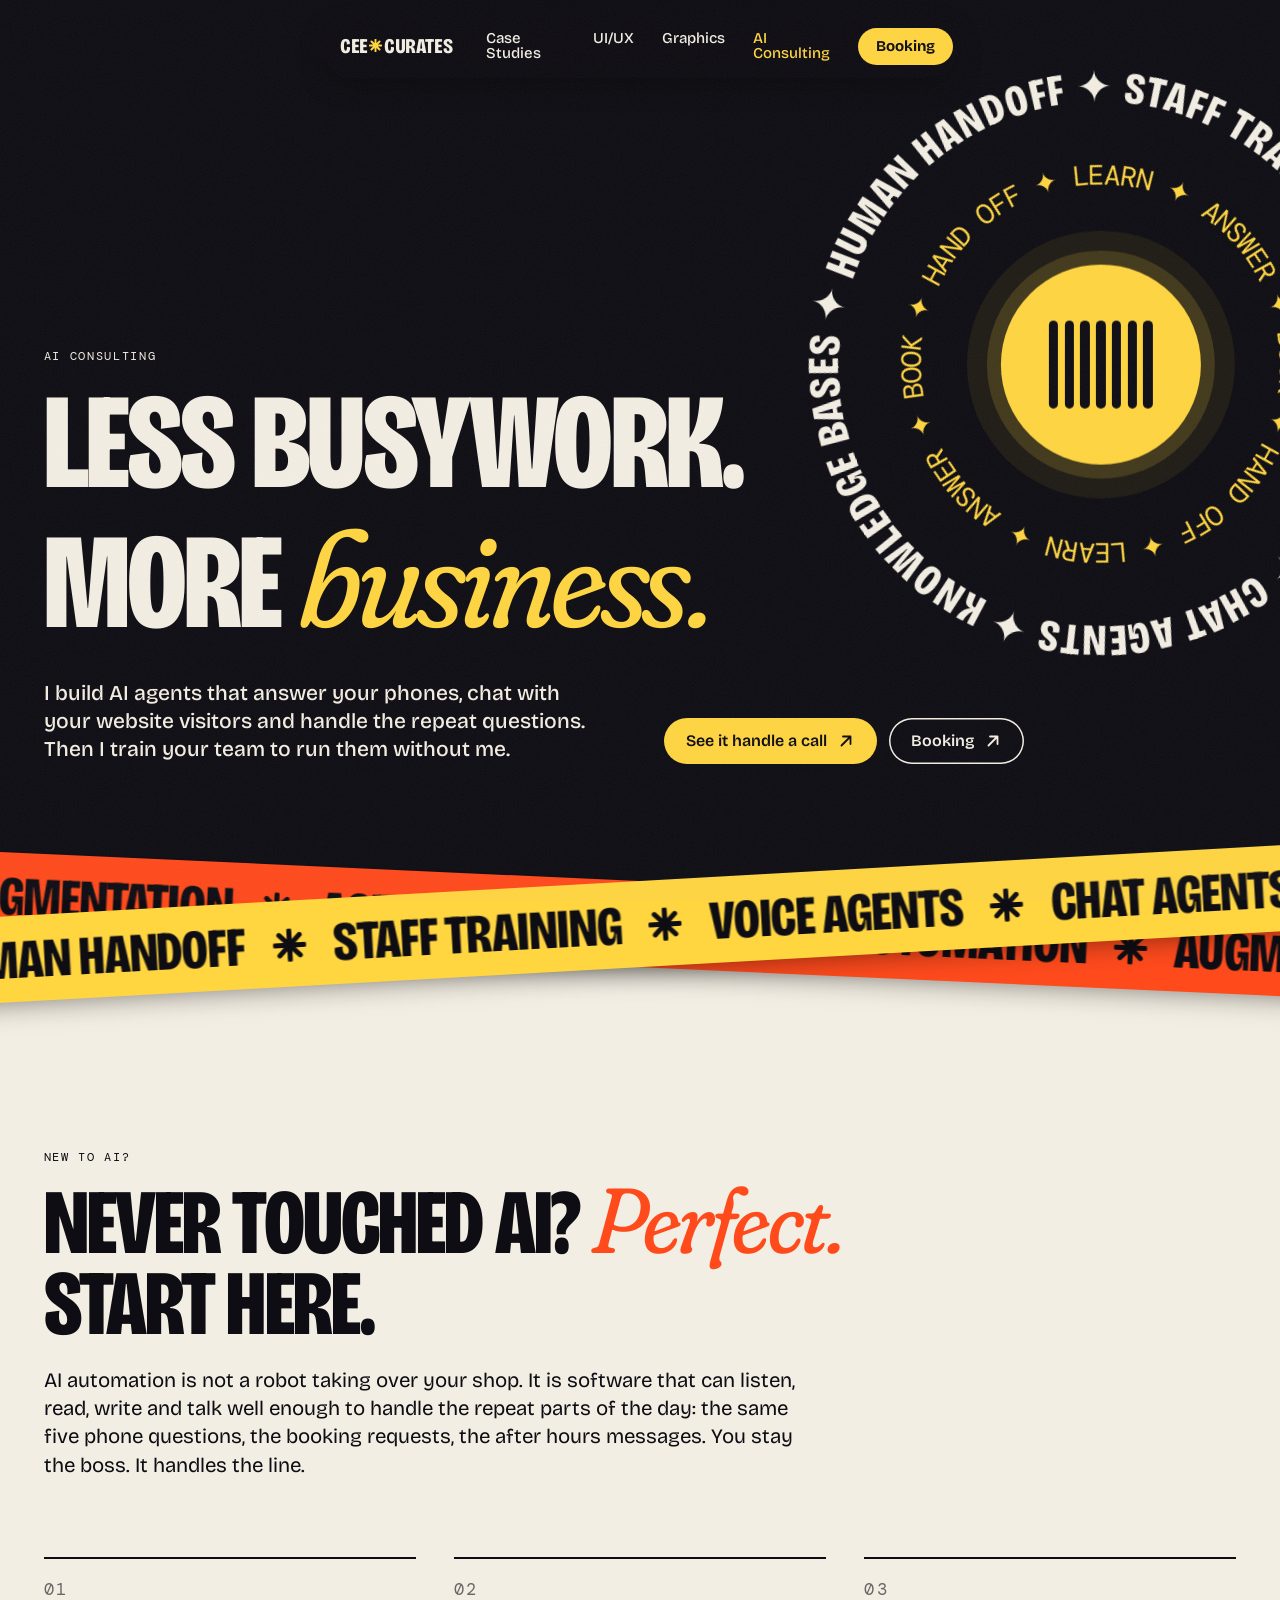
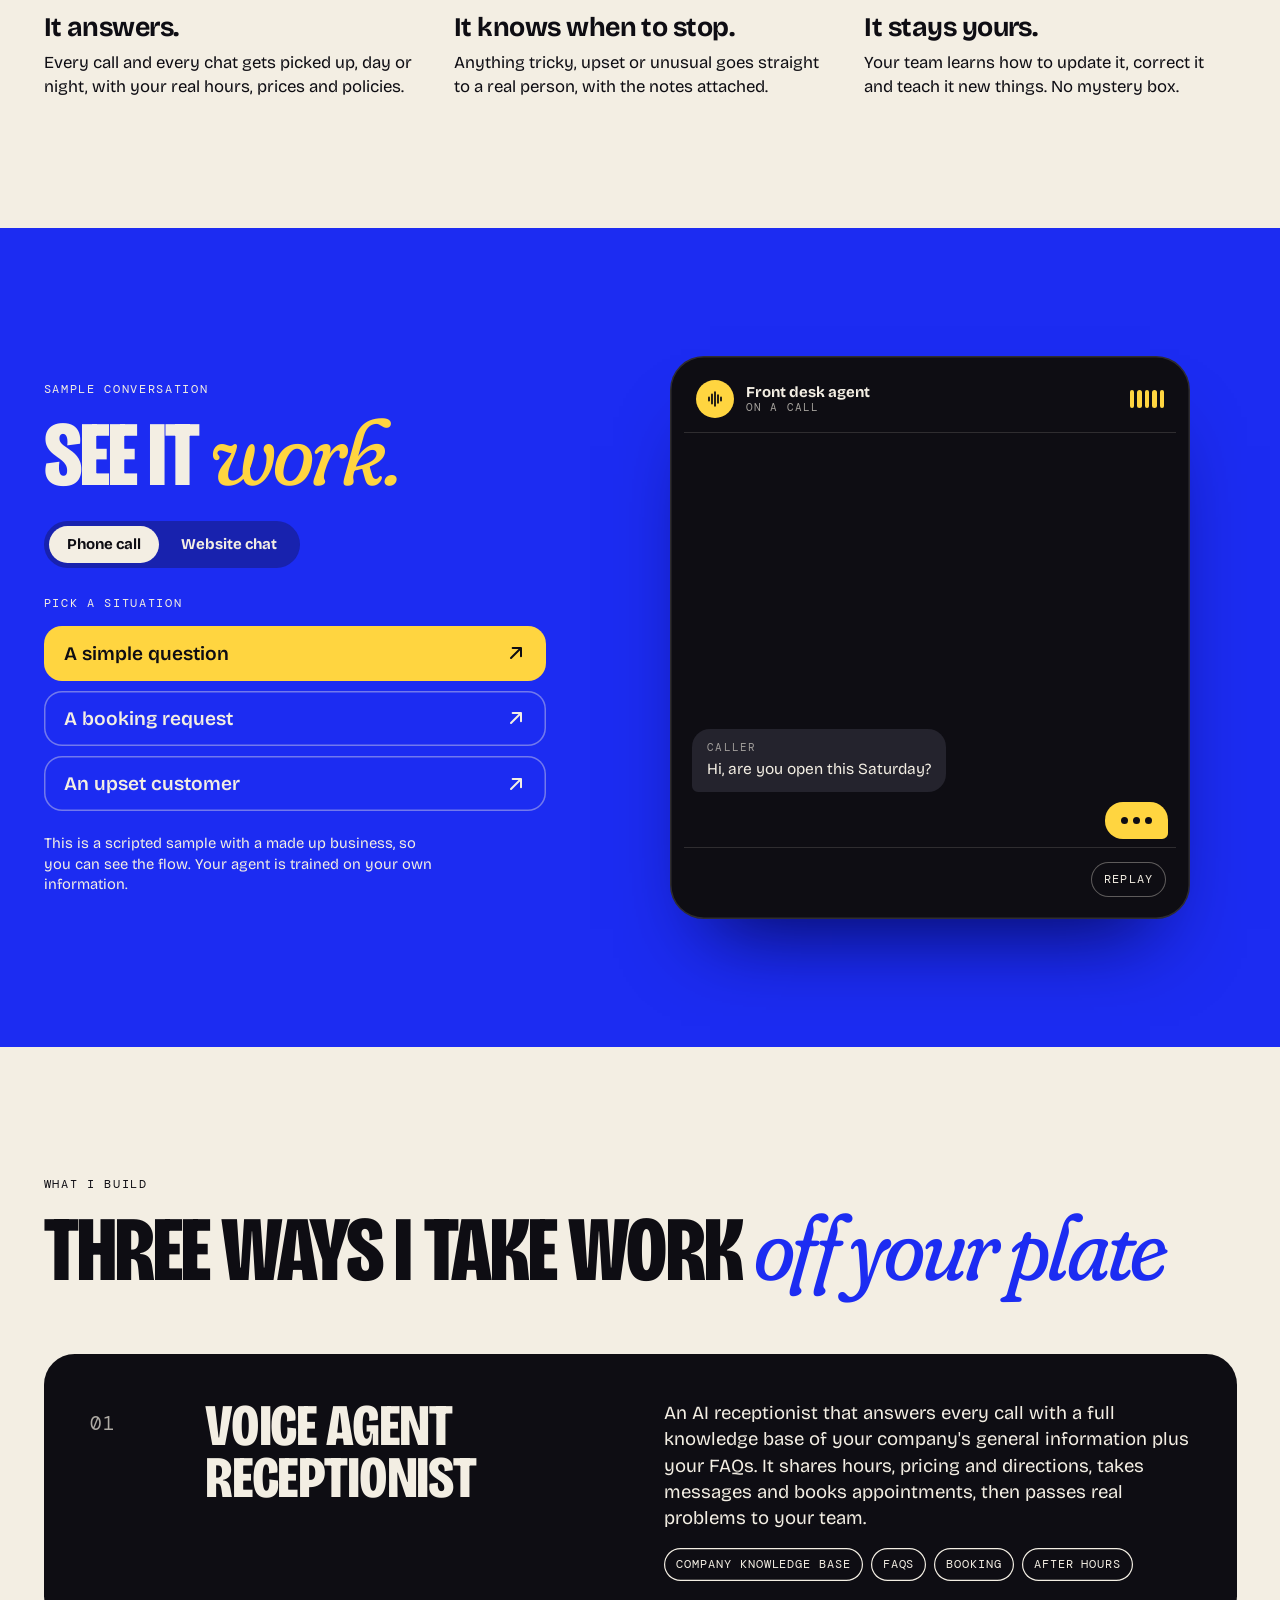
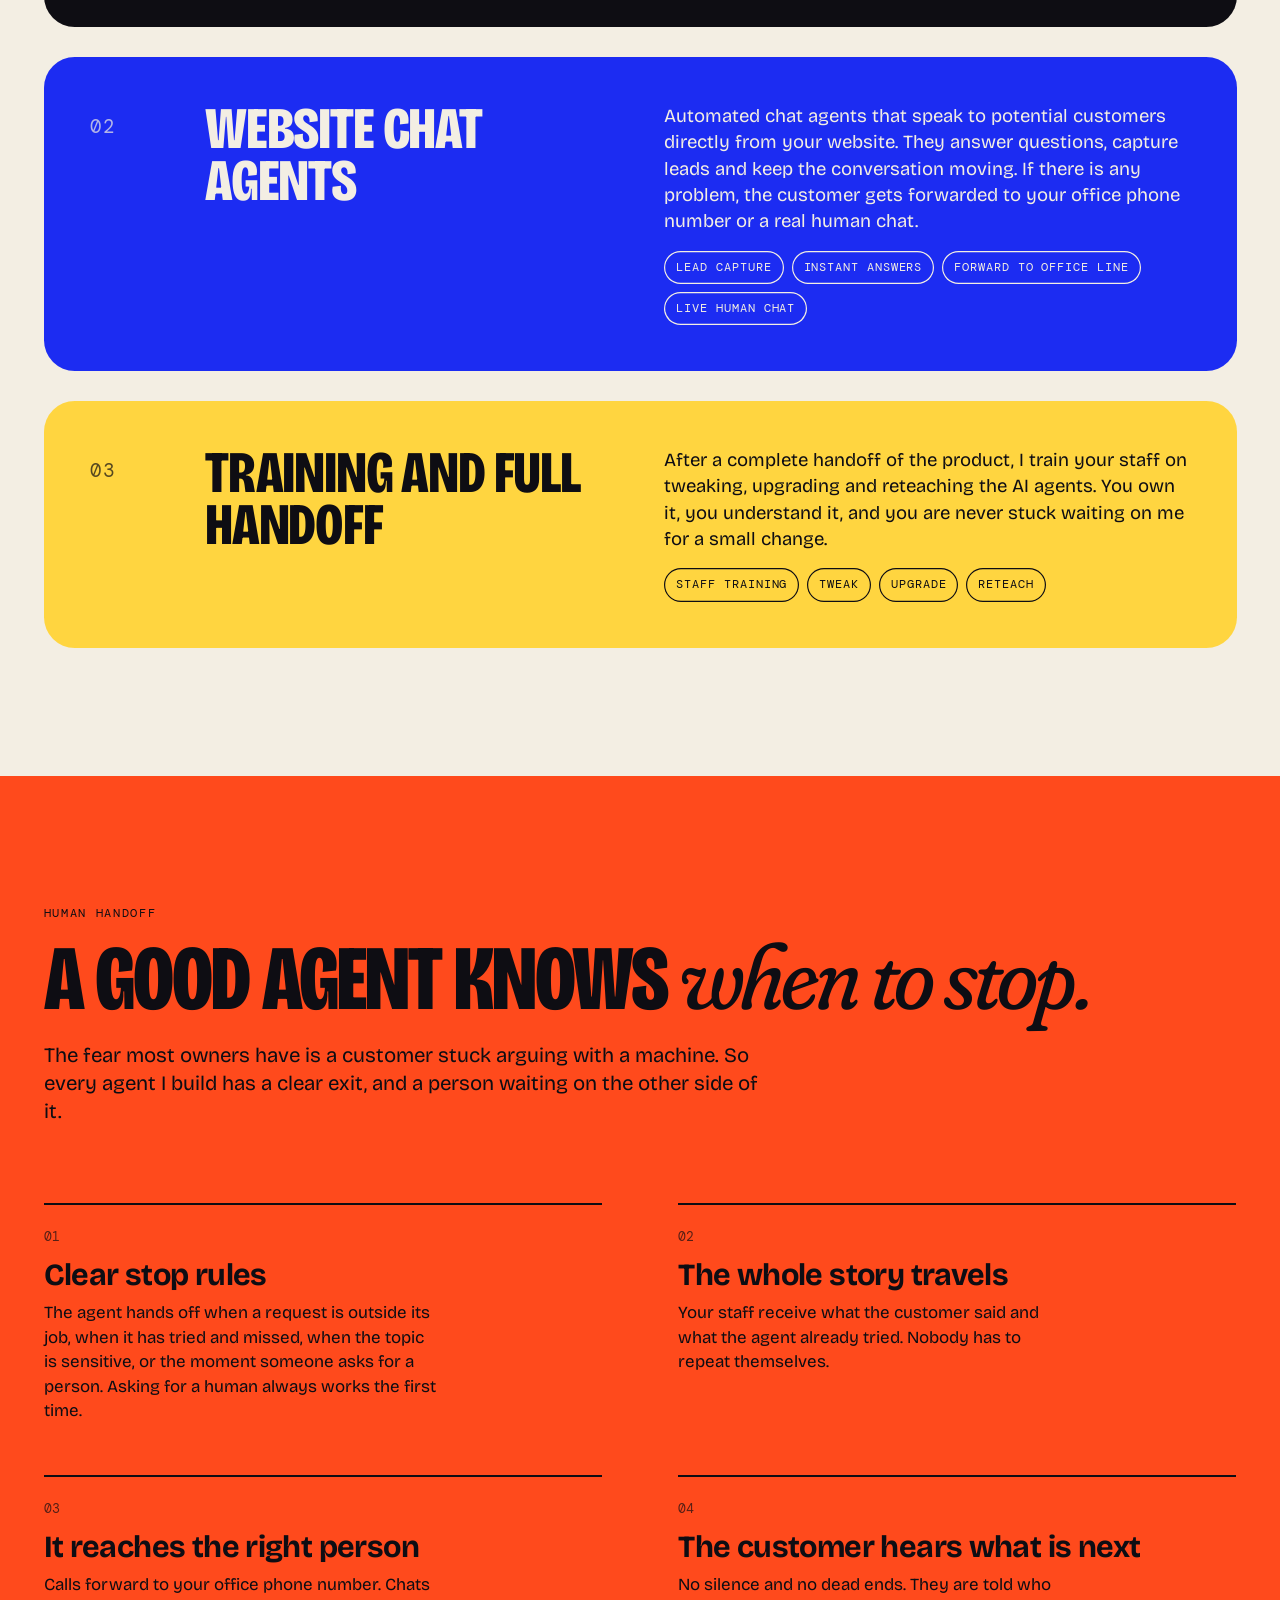
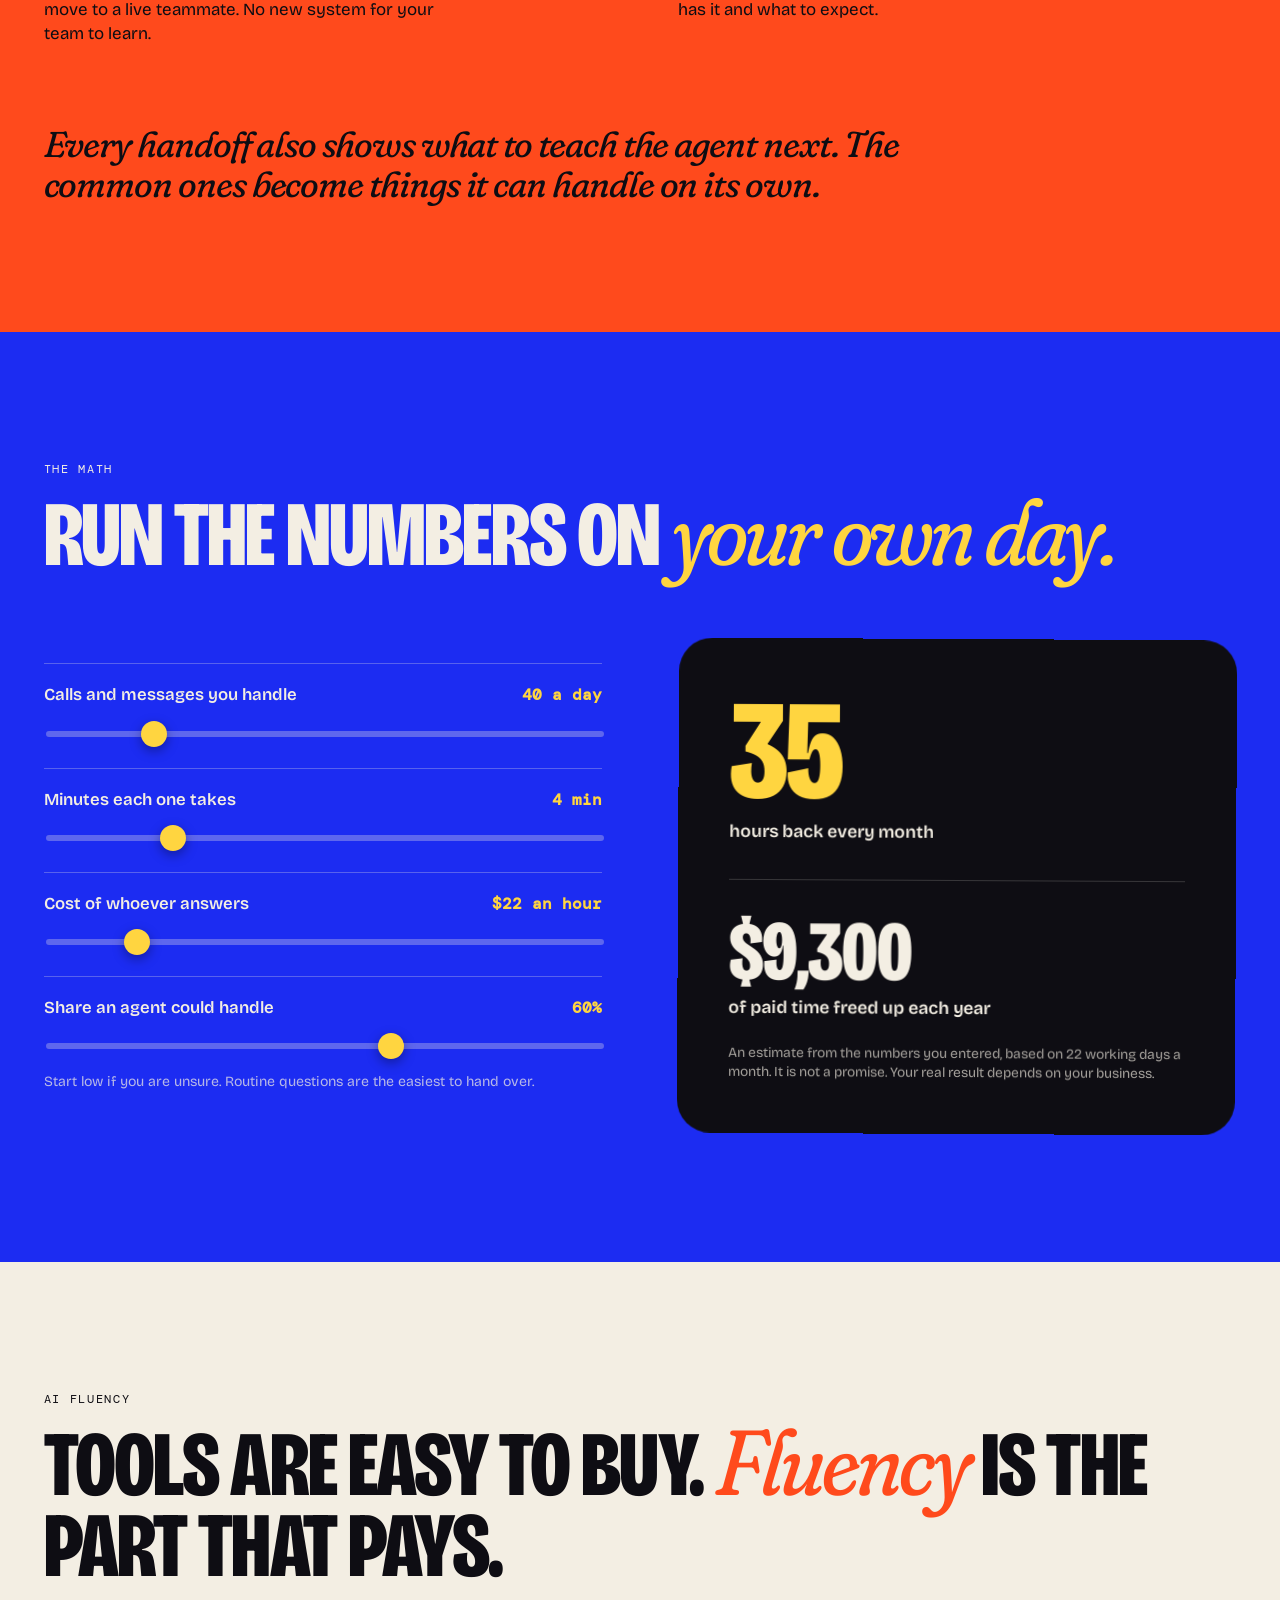
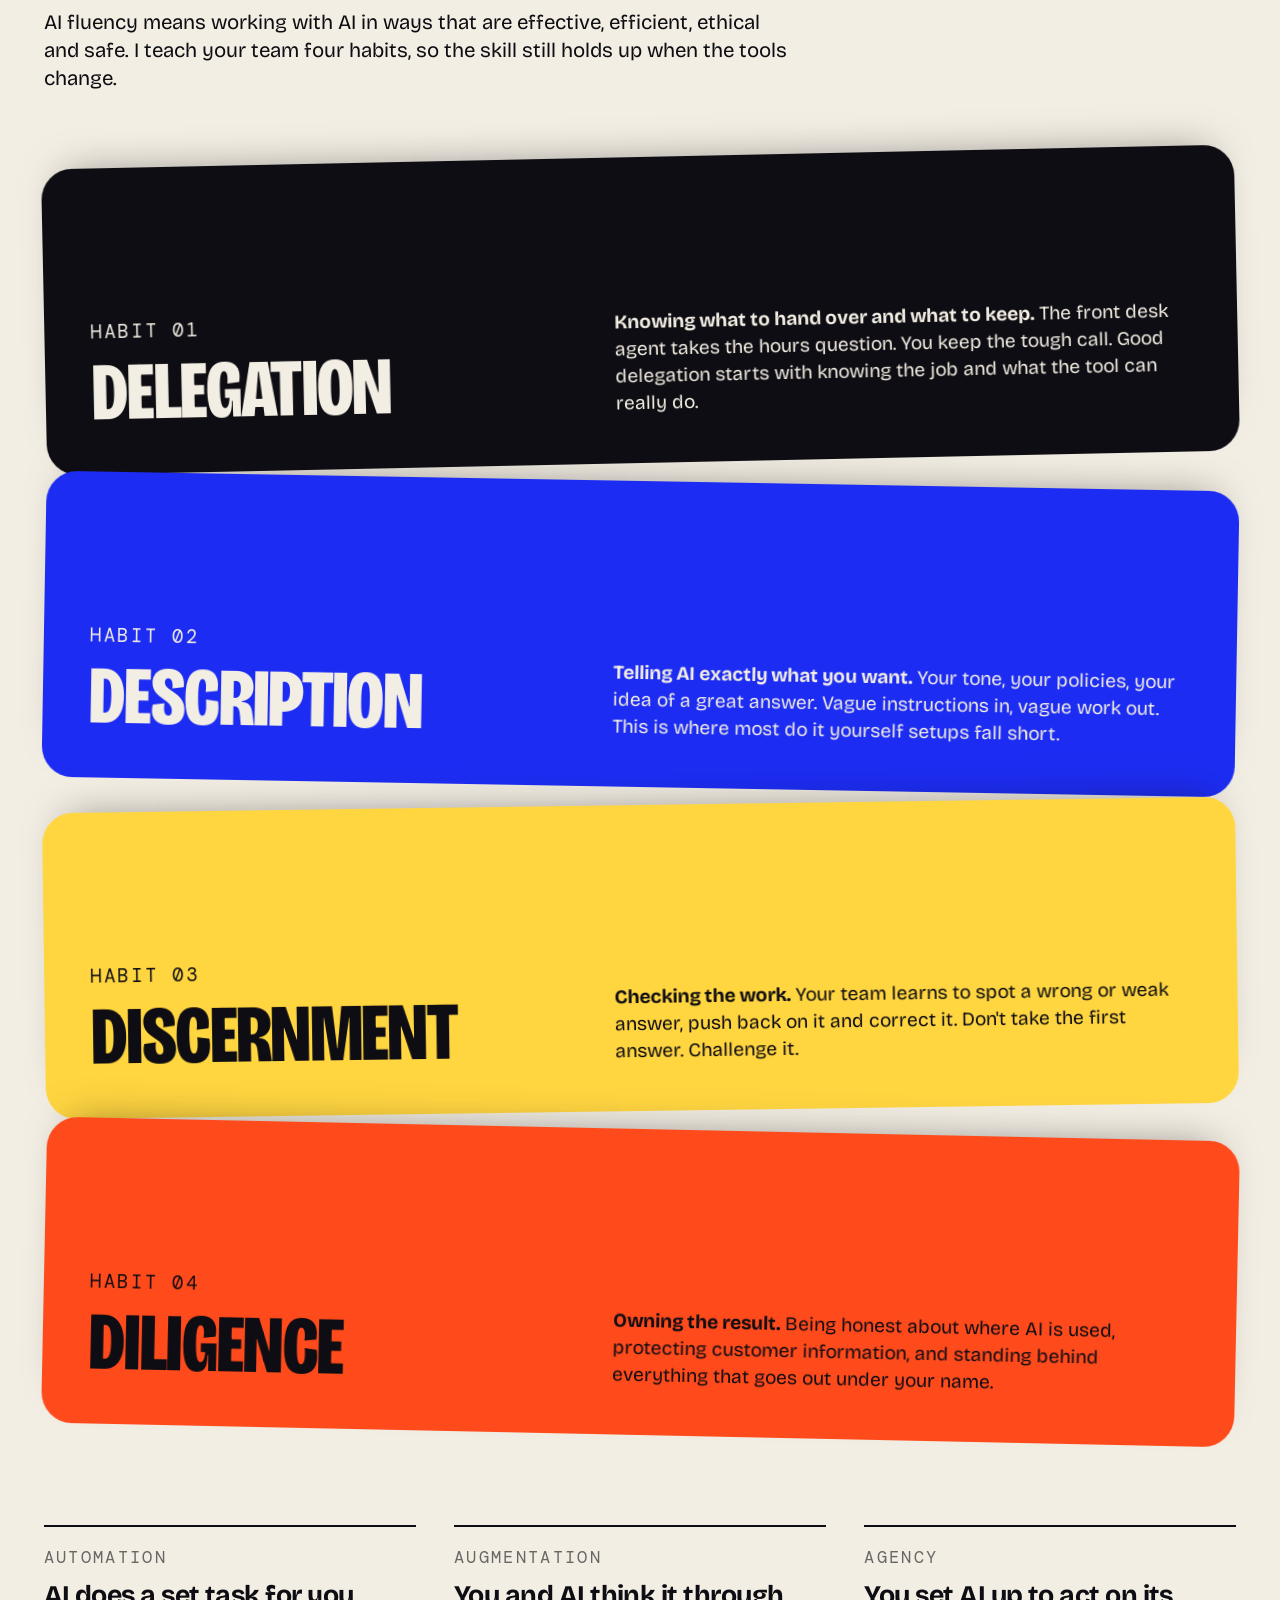
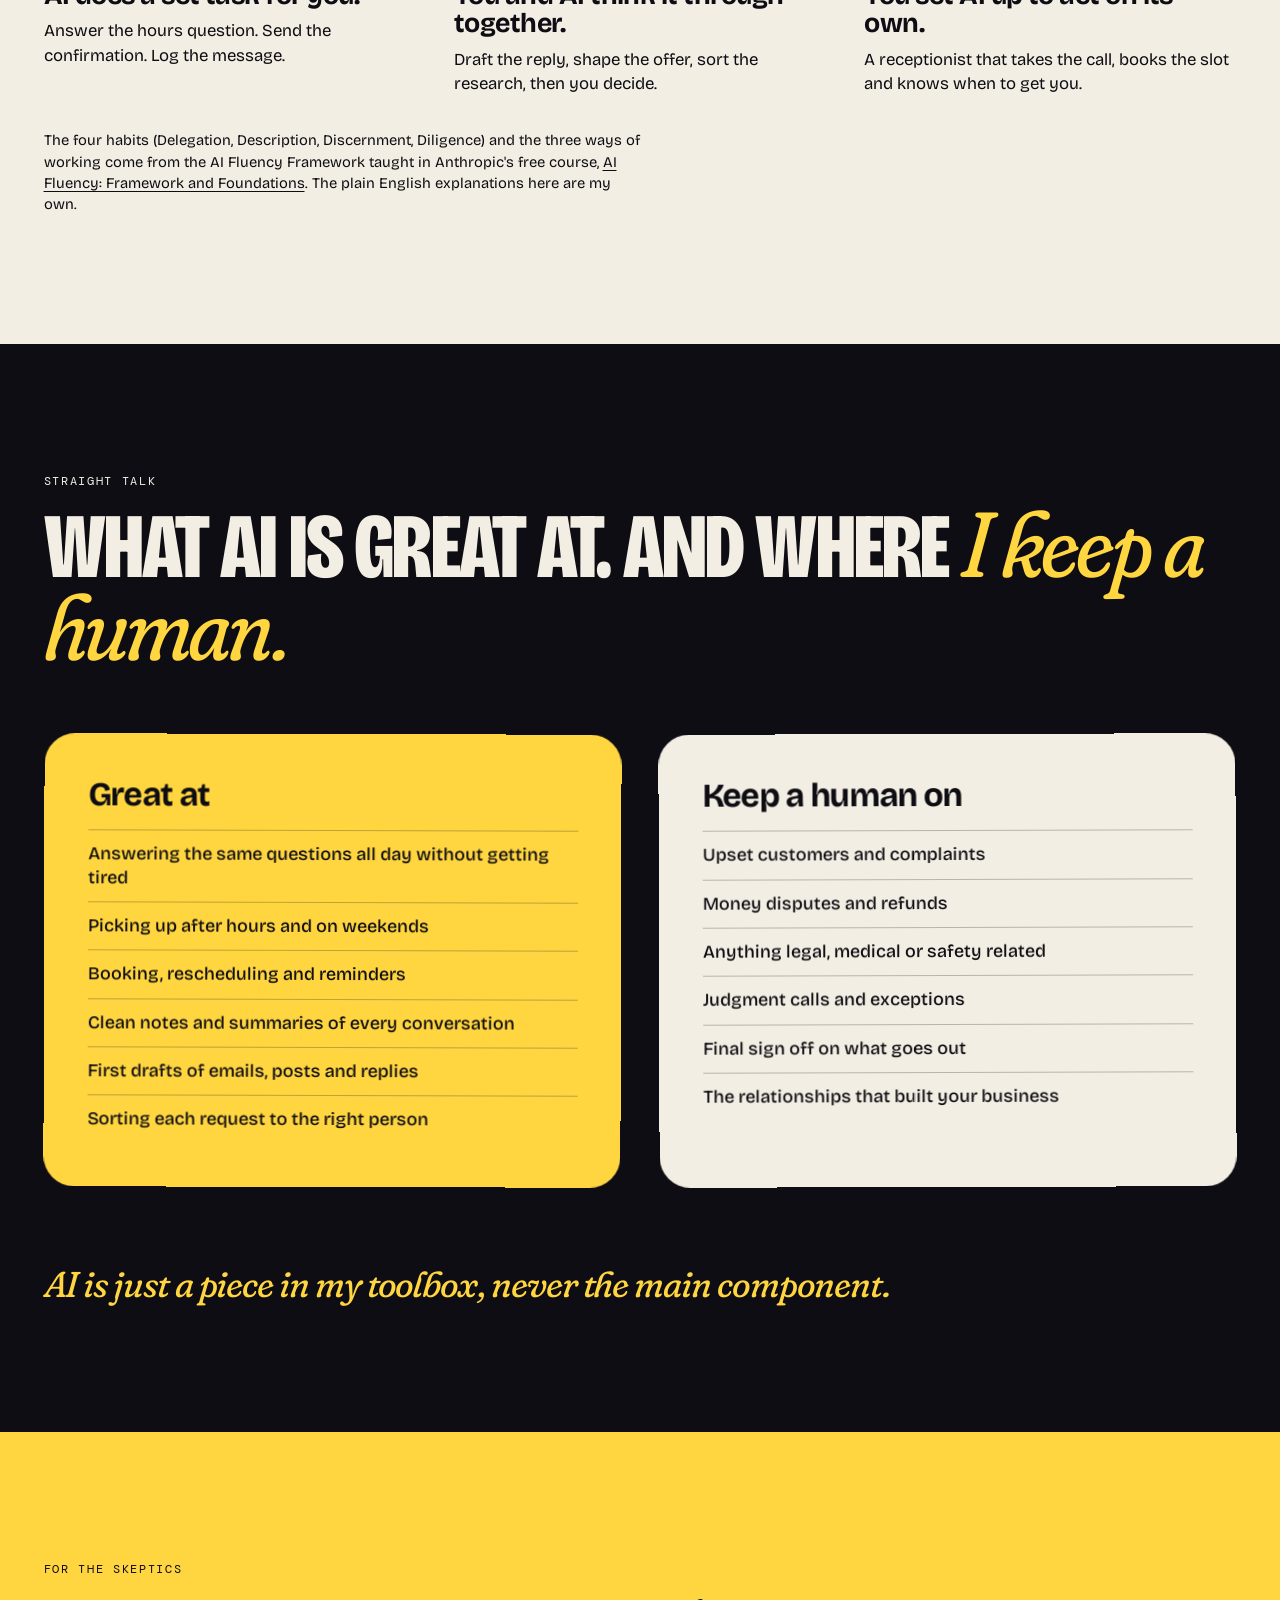
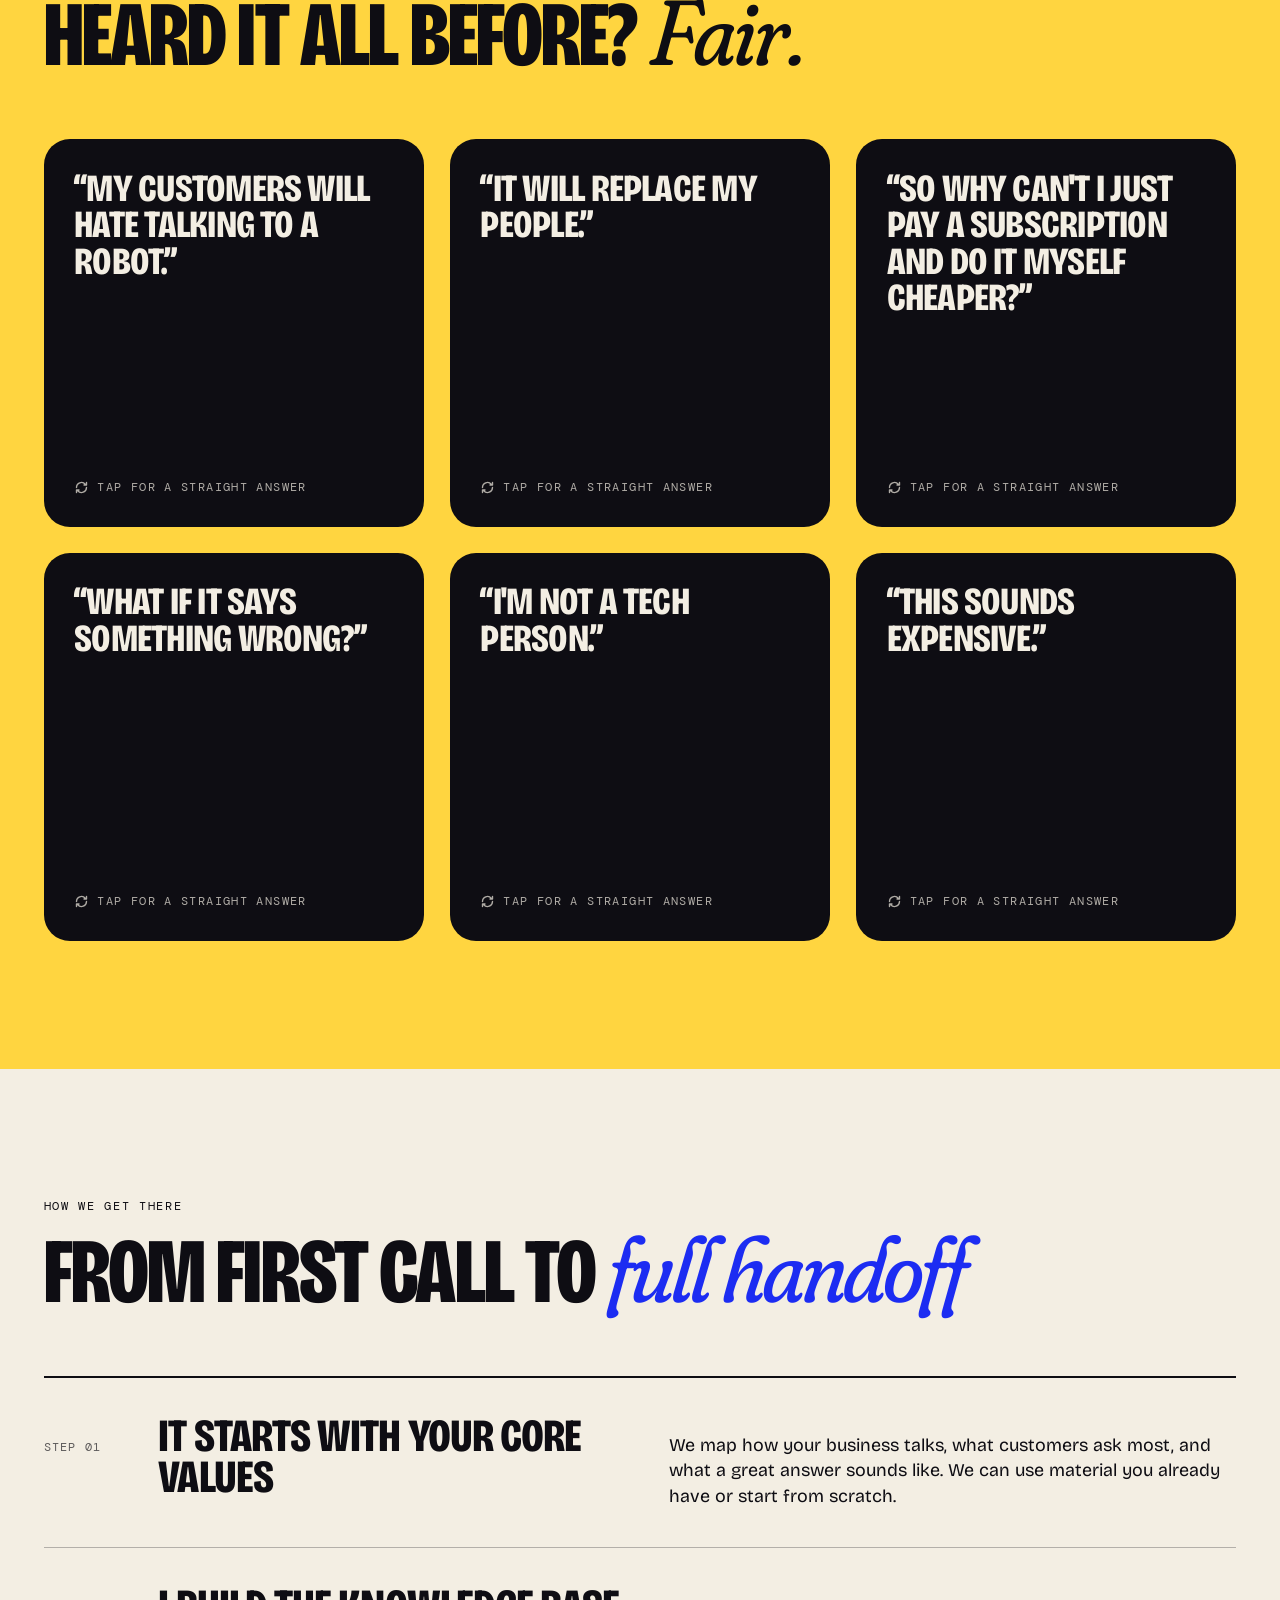
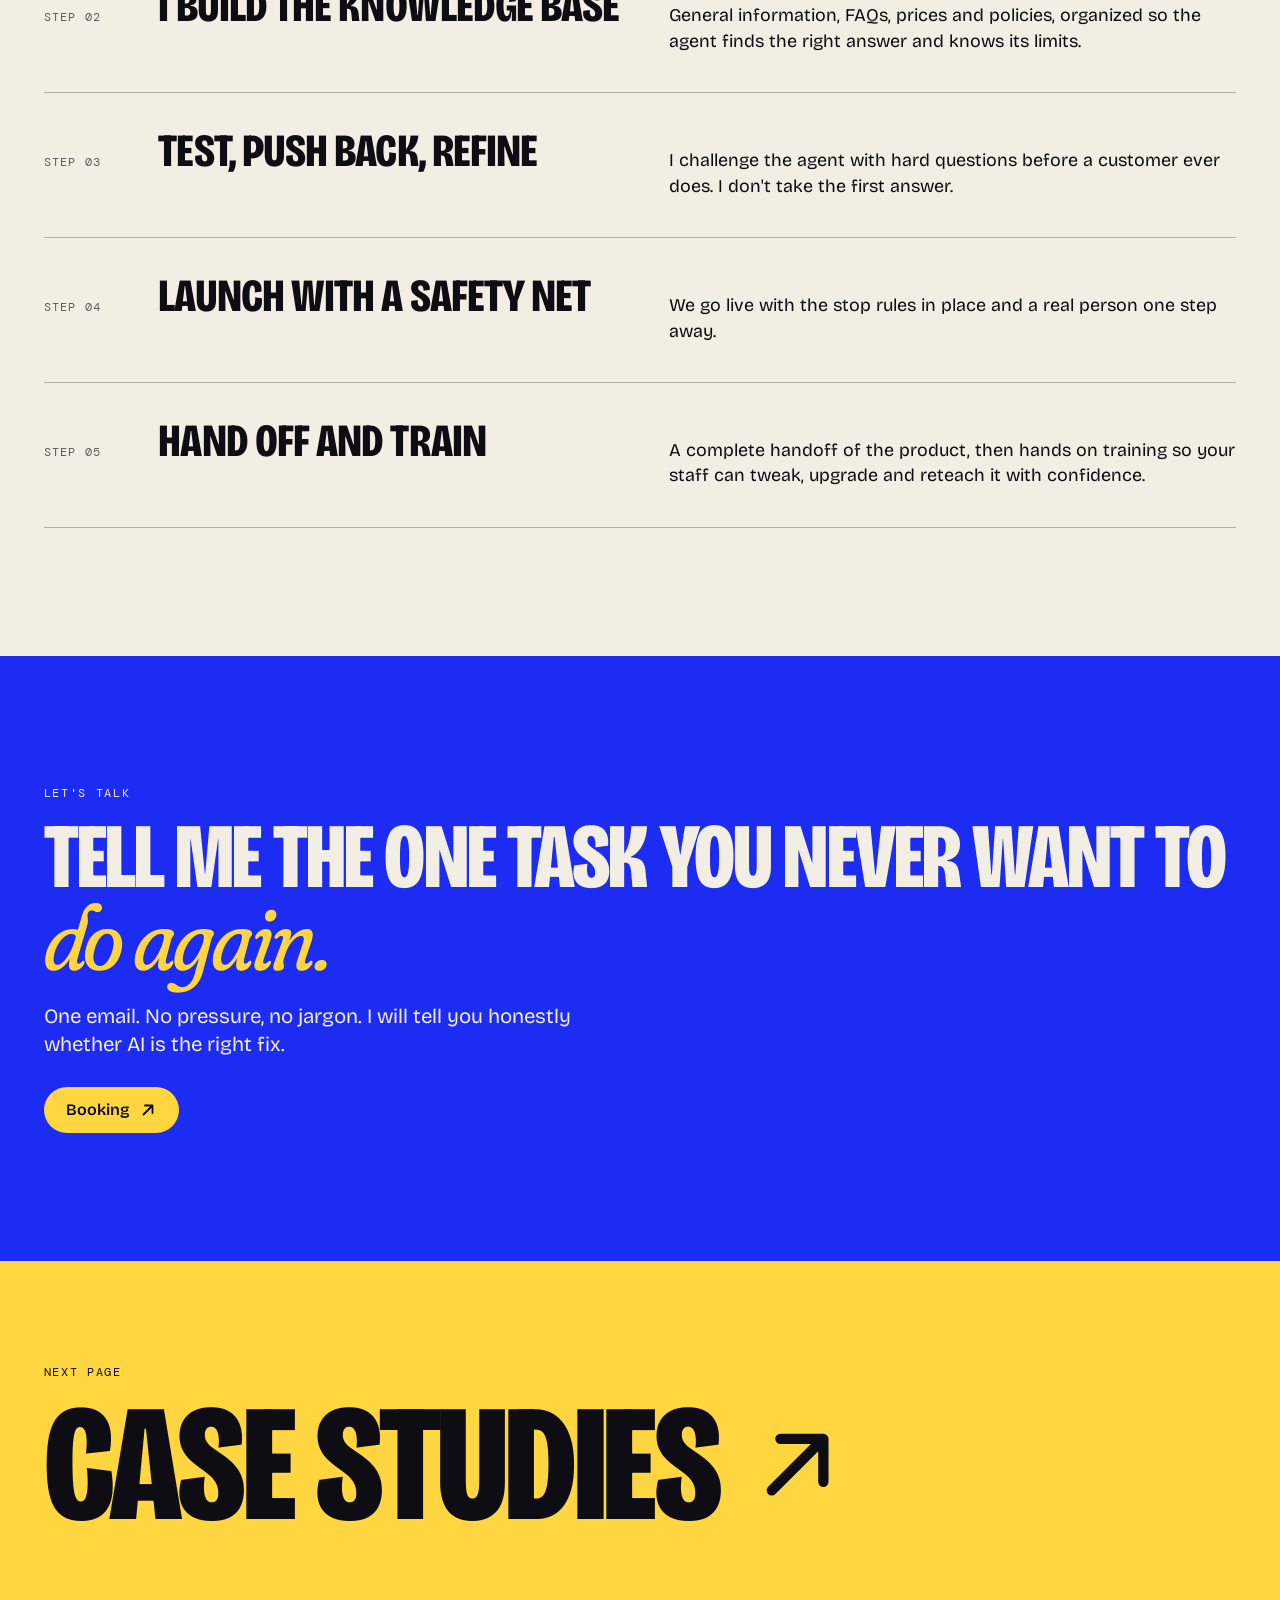
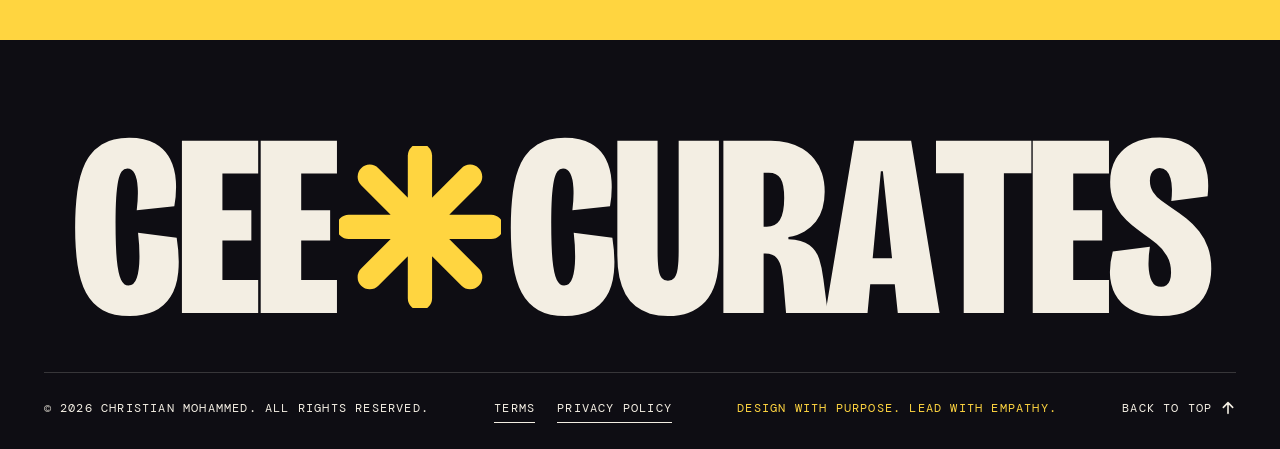
==== ai-consulting/index.html @ b09493cb "Add files via upload" ====
<!doctype html>
<html lang="en">
<head>
<meta charset="utf-8">
<meta name="viewport" content="width=device-width, initial-scale=1, viewport-fit=cover">
<title>AI Consulting: voice agents, chat agents and team training | Cee Curates</title>
<meta name="description" content="Christian Mohammed builds AI voice receptionists and website chat agents with a clean handoff to real people, then trains your staff to run them.">
<meta name="theme-color" content="#0e0d13">
<link rel="canonical" href="https://ceecurates.com/ai-consulting/">
<link rel="icon" href="../assets/img/favicon.svg" type="image/svg+xml">
<link rel="apple-touch-icon" href="../assets/img/apple-touch-icon.png">
<meta property="og:site_name" content="Cee Curates">
<meta property="og:title" content="AI Consulting: voice agents, chat agents and team training | Cee Curates">
<meta property="og:description" content="Christian Mohammed builds AI voice receptionists and website chat agents with a clean handoff to real people, then trains your staff to run them.">
<meta property="og:type" content="website">
<meta property="og:url" content="https://ceecurates.com/ai-consulting/">
<meta property="og:image" content="https://ceecurates.com/assets/img/og.jpg">
<meta name="twitter:card" content="summary_large_image">
<link rel="preconnect" href="https://fonts.googleapis.com">
<link rel="preconnect" href="https://fonts.gstatic.com" crossorigin>
<link href="https://fonts.googleapis.com/css2?family=Bricolage+Grotesque:opsz,wdth,wght@12..96,75..100,200..800&family=DM+Mono:wght@400;500&family=Fraunces:ital,opsz,wght,SOFT,WONK@1,9..144,300..600,0..100,0..1&display=swap" rel="stylesheet">
<link rel="stylesheet" href="../css/style.css">
<link rel="stylesheet" href="../css/pages.css">
<script>
(function () {
  var reduce = window.matchMedia && matchMedia('(prefers-reduced-motion: reduce)').matches;
  document.documentElement.className += ' js ' + (reduce ? 'reduce' : 'motion');
})();
</script>
</head>
<body>

<svg class="sprite" aria-hidden="true" focusable="false">
  <symbol id="burst" viewBox="0 0 100 100">
    <path d="M50 6v88M6 50h88M19 19l62 62M81 19 19 81" fill="none" stroke="currentColor" stroke-width="15" stroke-linecap="round"/>
  </symbol>
  <symbol id="arrow" viewBox="0 0 24 24">
    <path d="M6 18 18 6M8 6h10v10" fill="none" stroke="currentColor" stroke-width="2.4" stroke-linecap="round" stroke-linejoin="round"/>
  </symbol>
  <symbol id="arrow-up" viewBox="0 0 24 24">
    <path d="M12 20V4M5 11l7-7 7 7" fill="none" stroke="currentColor" stroke-width="2.4" stroke-linecap="round" stroke-linejoin="round"/>
  </symbol>
  <symbol id="flip" viewBox="0 0 24 24">
    <path d="M4 12a8 8 0 0 1 14-5.3M20 4v4h-4M20 12a8 8 0 0 1-14 5.3M4 20v-4h4" fill="none" stroke="currentColor" stroke-width="2.2" stroke-linecap="round" stroke-linejoin="round"/>
  </symbol>
  <symbol id="wave" viewBox="0 0 24 24">
    <path d="M4 10v4M8 6v12M12 3v18M16 7v10M20 10v4" fill="none" stroke="currentColor" stroke-width="2.4" stroke-linecap="round"/>
  </symbol>
</svg>

<a class="skip" href="#main">Skip to main content</a>
<header class="nav" data-nav>
  <a class="nav__brand" href="../" aria-label="Cee Curates, home">Cee<svg class="burst"><use href="#burst"/></svg>Curates</a>
  <nav class="nav__links" aria-label="Primary">
    <a href="../case-studies/">Case Studies</a>
    <a href="../uiux/">UI/UX</a>
    <a href="../graphics/">Graphics</a>
    <a href="../ai-consulting/" aria-current="page">AI Consulting</a>
  </nav>
  <a class="nav__cta" href="mailto:chris@moeconsulting.services?subject=Booking">Booking</a>
  <button class="nav__toggle" type="button" aria-expanded="false" aria-controls="menu" data-menu-toggle>
    <span class="nav__toggle-label">Menu</span>
  </button>
</header>

<div class="menu" id="menu" data-menu hidden>
  <nav class="menu__links" aria-label="Mobile">
    <a href="../case-studies/" data-menu-link><span>01</span>Case Studies</a>
    <a href="../uiux/" data-menu-link><span>02</span>UI/UX</a>
    <a href="../graphics/" data-menu-link><span>03</span>Graphics</a>
    <a href="../ai-consulting/" data-menu-link aria-current="page"><span>04</span>AI Consulting</a>
  </nav>
  <div class="menu__foot">
    <a href="mailto:chris@moeconsulting.services?subject=Booking">Booking</a>
    <a href="../">Home</a>
    <a href="https://www.linkedin.com/in/christian-mohammed-1916bb169/" target="_blank" rel="noopener">LinkedIn</a>
  </div>
</div>

<main id="main">

  <section class="phero phero--ai on-ink">
    <div class="orbit" aria-hidden="true">
      <svg class="orbit__ring orbit__ring--a" viewBox="0 0 400 400" data-fx="orbit" data-a="1">
        <defs><path id="ring-a" d="M200 200m-178 0a178 178 0 1 1 356 0a178 178 0 1 1-356 0"/></defs>
        <text><textPath href="#ring-a" textLength="1104">Voice agents ✦ Chat agents ✦ Knowledge bases ✦ Human handoff ✦ Staff training ✦ </textPath></text>
      </svg>
      <svg class="orbit__ring orbit__ring--b" viewBox="0 0 400 400" data-fx="orbit" data-a="-1.4">
        <defs><path id="ring-b" d="M200 200m-122 0a122 122 0 1 1 244 0a122 122 0 1 1-244 0"/></defs>
        <text><textPath href="#ring-b" textLength="756">Answer ✦ Book ✦ Hand off ✦ Learn ✦ Answer ✦ Book ✦ Hand off ✦ Learn ✦ </textPath></text>
      </svg>
      <div class="orbit__core"><span class="bars"><i></i><i></i><i></i><i></i><i></i><i></i><i></i></span></div>
    </div>
    <p class="eyebrow">AI Consulting</p>
    <h1 class="phero__title" data-reveal-group>
      <span class="mask" style="--i:0"><span>Less busywork.</span></span>
      <span class="mask" style="--i:1"><span>More <em class="serif" style="color:var(--butter)">business.</em></span></span>
    </h1>
    <div class="phero__row" style="justify-content:flex-start">
      <p class="phero__lede">I build AI agents that answer your phones, chat with your website visitors and handle the repeat questions. Then I train your team to run them without me.</p>
      <div class="btn-row" style="margin-top:0">
        <a class="btn btn--butter" href="#demo">See it handle a call<svg aria-hidden="true"><use href="#arrow"/></svg></a>
        <a class="btn btn--ghost" href="mailto:chris@moeconsulting.services?subject=AI%20Consulting">Booking<svg aria-hidden="true"><use href="#arrow"/></svg></a>
      </div>
    </div>
  </section>

  <div class="tapes" aria-hidden="true" style="background:linear-gradient(var(--ink) 50%, var(--bone) 50%)">
    <div class="tape tape--b" data-tape="-1">
      <div class="tape__track">
        <span>AI Fluency<svg><use href="#burst"/></svg>Automation<svg><use href="#burst"/></svg>Augmentation<svg><use href="#burst"/></svg>Agency<svg><use href="#burst"/></svg></span>
        <span>AI Fluency<svg><use href="#burst"/></svg>Automation<svg><use href="#burst"/></svg>Augmentation<svg><use href="#burst"/></svg>Agency<svg><use href="#burst"/></svg></span>
        <span>AI Fluency<svg><use href="#burst"/></svg>Automation<svg><use href="#burst"/></svg>Augmentation<svg><use href="#burst"/></svg>Agency<svg><use href="#burst"/></svg></span>
        <span>AI Fluency<svg><use href="#burst"/></svg>Automation<svg><use href="#burst"/></svg>Augmentation<svg><use href="#burst"/></svg>Agency<svg><use href="#burst"/></svg></span>
      </div>
    </div>
    <div class="tape tape--a" data-tape="1">
      <div class="tape__track">
        <span>Voice Agents<svg><use href="#burst"/></svg>Chat Agents<svg><use href="#burst"/></svg>Knowledge Bases<svg><use href="#burst"/></svg>Human Handoff<svg><use href="#burst"/></svg>Staff Training<svg><use href="#burst"/></svg></span>
        <span>Voice Agents<svg><use href="#burst"/></svg>Chat Agents<svg><use href="#burst"/></svg>Knowledge Bases<svg><use href="#burst"/></svg>Human Handoff<svg><use href="#burst"/></svg>Staff Training<svg><use href="#burst"/></svg></span>
        <span>Voice Agents<svg><use href="#burst"/></svg>Chat Agents<svg><use href="#burst"/></svg>Knowledge Bases<svg><use href="#burst"/></svg>Human Handoff<svg><use href="#burst"/></svg>Staff Training<svg><use href="#burst"/></svg></span>
        <span>Voice Agents<svg><use href="#burst"/></svg>Chat Agents<svg><use href="#burst"/></svg>Knowledge Bases<svg><use href="#burst"/></svg>Human Handoff<svg><use href="#burst"/></svg>Staff Training<svg><use href="#burst"/></svg></span>
      </div>
    </div>
  </div>

  <section class="section on-bone">
    <p class="eyebrow" data-reveal>New to AI?</p>
    <h2 class="h2" data-reveal style="margin-top:14px">Never touched AI? <em class="serif" style="color:var(--vermilion)">Perfect.</em><br>Start here.</h2>
    <p class="lede" data-reveal style="max-width:58ch">AI automation is not a robot taking over your shop. It is software that can listen, read, write and talk well enough to handle the repeat parts of the day: the same five phone questions, the booking requests, the after hours messages. You stay the boss. It handles the line.</p>
    <div class="points">
      <div class="point" data-reveal style="--i:0"><p class="eyebrow">01</p><h3>It answers.</h3><p>Every call and every chat gets picked up, day or night, with your real hours, prices and policies.</p></div>
      <div class="point" data-reveal style="--i:1"><p class="eyebrow">02</p><h3>It knows when to stop.</h3><p>Anything tricky, upset or unusual goes straight to a real person, with the notes attached.</p></div>
      <div class="point" data-reveal style="--i:2"><p class="eyebrow">03</p><h3>It stays yours.</h3><p>Your team learns how to update it, correct it and teach it new things. No mystery box.</p></div>
    </div>
  </section>

  <section class="section on-cobalt" id="demo">
    <div class="demo__grid">
      <div>
        <p class="eyebrow" data-reveal>Sample conversation</p>
        <h2 class="h2" data-reveal style="margin:14px 0 26px">See it <em class="serif" style="color:var(--butter)">work.</em></h2>
        <div class="seg" role="tablist" aria-label="Channel" data-reveal>
          <button type="button" role="tab" data-mode="voice" aria-selected="true">Phone call</button>
          <button type="button" role="tab" data-mode="chat" aria-selected="false">Website chat</button>
        </div>
        <p class="label" style="margin:26px 0 0" data-reveal>Pick a situation</p>
        <div class="scns" data-reveal>
          <button class="scn" type="button" data-scn="hours" aria-pressed="true">A simple question<svg aria-hidden="true"><use href="#arrow"/></svg></button>
          <button class="scn" type="button" data-scn="book" aria-pressed="false">A booking request<svg aria-hidden="true"><use href="#arrow"/></svg></button>
          <button class="scn" type="button" data-scn="problem" aria-pressed="false">An upset customer<svg aria-hidden="true"><use href="#arrow"/></svg></button>
        </div>
        <p class="demo__note" data-reveal>This is a scripted sample with a made up business, so you can see the flow. Your agent is trained on your own information.</p>
      </div>
      <div class="phone" data-phone data-reveal>
        <div class="phone__top">
          <span class="phone__avatar"><svg aria-hidden="true"><use href="#wave"/></svg></span>
          <span class="phone__id"><strong data-phone-title>Front desk agent</strong><span data-phone-state>On a call</span></span>
          <span class="bars bars--sm" aria-hidden="true"><i></i><i></i><i></i><i></i><i></i></span>
        </div>
        <div class="phone__log" data-log aria-live="polite"></div>
        <div class="phone__foot">
          <span class="phone__outcome" data-outcome></span>
          <button class="phone__replay" type="button" data-replay>Replay</button>
        </div>
      </div>
    </div>
  </section>

  <section class="section on-bone">
    <header class="section__head">
      <p class="eyebrow" data-reveal>What I build</p>
      <h2 class="h2" data-reveal>Three ways I take work <em class="serif" style="color:var(--cobalt)">off your plate</em></h2>
    </header>
    <div class="svcs">
      <article class="svc on-ink" data-reveal>
        <p class="svc__n">01</p>
        <h3>Voice agent receptionist</h3>
        <div><p>An AI receptionist that answers every call with a full knowledge base of your company's general information plus your FAQs. It shares hours, pricing and directions, takes messages and books appointments, then passes real problems to your team.</p>
        <ul><li>Company knowledge base</li><li>FAQs</li><li>Booking</li><li>After hours</li></ul></div>
      </article>
      <article class="svc on-cobalt" data-reveal>
        <p class="svc__n">02</p>
        <h3>Website chat agents</h3>
        <div><p>Automated chat agents that speak to potential customers directly from your website. They answer questions, capture leads and keep the conversation moving. If there is any problem, the customer gets forwarded to your office phone number or a real human chat.</p>
        <ul><li>Lead capture</li><li>Instant answers</li><li>Forward to office line</li><li>Live human chat</li></ul></div>
      </article>
      <article class="svc on-butter" data-reveal>
        <p class="svc__n">03</p>
        <h3>Training and full handoff</h3>
        <div><p>After a complete handoff of the product, I train your staff on tweaking, upgrading and reteaching the AI agents. You own it, you understand it, and you are never stuck waiting on me for a small change.</p>
        <ul><li>Staff training</li><li>Tweak</li><li>Upgrade</li><li>Reteach</li></ul></div>
      </article>
    </div>
  </section>

  <section class="section on-vermilion">
    <p class="eyebrow" data-reveal>Human handoff</p>
    <h2 class="h2" data-reveal style="margin-top:14px">A good agent knows <em class="serif">when to stop.</em></h2>
    <p class="lede" data-reveal style="max-width:56ch">The fear most owners have is a customer stuck arguing with a machine. So every agent I build has a clear exit, and a person waiting on the other side of it.</p>
    <div class="rules">
      <div class="rule" data-reveal style="--i:0"><h3>Clear stop rules</h3><p>The agent hands off when a request is outside its job, when it has tried and missed, when the topic is sensitive, or the moment someone asks for a person. Asking for a human always works the first time.</p></div>
      <div class="rule" data-reveal style="--i:1"><h3>The whole story travels</h3><p>Your staff receive what the customer said and what the agent already tried. Nobody has to repeat themselves.</p></div>
      <div class="rule" data-reveal style="--i:2"><h3>It reaches the right person</h3><p>Calls forward to your office phone number. Chats move to a live teammate. No new system for your team to learn.</p></div>
      <div class="rule" data-reveal style="--i:3"><h3>The customer hears what is next</h3><p>No silence and no dead ends. They are told who has it and what to expect.</p></div>
    </div>
    <p class="aside serif" data-reveal>Every handoff also shows what to teach the agent next. The common ones become things it can handle on its own.</p>
  </section>

  <section class="section on-cobalt" data-calc>
    <p class="eyebrow" data-reveal>The math</p>
    <h2 class="h2" data-reveal style="margin-top:14px">Run the numbers on <em class="serif" style="color:var(--butter)">your own day.</em></h2>
    <div class="calc">
      <div>
        <label class="field">
          <span class="field__top">Calls and messages you handle<output data-out="volume">40 a day</output></span>
          <input type="range" name="volume" min="5" max="200" step="5" value="40">
        </label>
        <label class="field">
          <span class="field__top">Minutes each one takes<output data-out="minutes">4 min</output></span>
          <input type="range" name="minutes" min="1" max="15" step="1" value="4">
        </label>
        <label class="field">
          <span class="field__top">Cost of whoever answers<output data-out="rate">$22 an hour</output></span>
          <input type="range" name="rate" min="12" max="80" step="1" value="22">
        </label>
        <label class="field">
          <span class="field__top">Share an agent could handle<output data-out="share">60%</output></span>
          <input type="range" name="share" min="10" max="90" step="5" value="60">
          <small>Start low if you are unsure. Routine questions are the easiest to hand over.</small>
        </label>
      </div>
      <div class="calc__out" data-fx="rotate" data-a="3" data-b="-2.5">
        <b class="calc__num" data-hours>0</b>
        <p class="calc__cap">hours back every month</p>
        <hr>
        <b class="calc__num calc__num--b" data-money>$0</b>
        <p class="calc__cap">of paid time freed up each year</p>
        <p class="calc__fine">An estimate from the numbers you entered, based on 22 working days a month. It is not a promise. Your real result depends on your business.</p>
      </div>
    </div>
  </section>

  <section class="section on-bone">
    <header class="section__head">
      <p class="eyebrow" data-reveal>AI fluency</p>
      <h2 class="h2" data-reveal>Tools are easy to buy. <em class="serif" style="color:var(--vermilion)">Fluency</em> is the part that pays.</h2>
      <p class="lede" data-reveal style="max-width:58ch">AI fluency means working with AI in ways that are effective, efficient, ethical and safe. I teach your team four habits, so the skill still holds up when the tools change.</p>
    </header>
    <div class="dstack">
      <article class="dcard on-ink" style="--n:0;--r:-1.2deg"><div><p class="eyebrow">Habit 01</p><h3>Delegation</h3></div><p><b>Knowing what to hand over and what to keep.</b> The front desk agent takes the hours question. You keep the tough call. Good delegation starts with knowing the job and what the tool can really do.</p></article>
      <article class="dcard on-cobalt" style="--n:1;--r:1deg"><div><p class="eyebrow">Habit 02</p><h3>Description</h3></div><p><b>Telling AI exactly what you want.</b> Your tone, your policies, your idea of a great answer. Vague instructions in, vague work out. This is where most do it yourself setups fall short.</p></article>
      <article class="dcard on-butter" style="--n:2;--r:-0.8deg"><div><p class="eyebrow">Habit 03</p><h3>Discernment</h3></div><p><b>Checking the work.</b> Your team learns to spot a wrong or weak answer, push back on it and correct it. Don't take the first answer. Challenge it.</p></article>
      <article class="dcard on-vermilion" style="--n:3;--r:1.2deg"><div><p class="eyebrow">Habit 04</p><h3>Diligence</h3></div><p><b>Owning the result.</b> Being honest about where AI is used, protecting customer information, and standing behind everything that goes out under your name.</p></article>
    </div>
    <div class="modes">
      <div class="point" data-reveal style="--i:0"><p class="eyebrow">Automation</p><h3>AI does a set task for you.</h3><p>Answer the hours question. Send the confirmation. Log the message.</p></div>
      <div class="point" data-reveal style="--i:1"><p class="eyebrow">Augmentation</p><h3>You and AI think it through together.</h3><p>Draft the reply, shape the offer, sort the research, then you decide.</p></div>
      <div class="point" data-reveal style="--i:2"><p class="eyebrow">Agency</p><h3>You set AI up to act on its own.</h3><p>A receptionist that takes the call, books the slot and knows when to get you.</p></div>
    </div>
    <p class="credit" data-reveal>The four habits (Delegation, Description, Discernment, Diligence) and the three ways of working come from the AI Fluency Framework taught in Anthropic's free course, <a href="https://academy.claude.com/courses/ai-fluency-framework-foundations/introduction-to-ai-fluency" target="_blank" rel="noopener">AI Fluency: Framework and Foundations</a>. The plain English explanations here are my own.</p>
  </section>

  <section class="section on-ink">
    <p class="eyebrow" data-reveal>Straight talk</p>
    <h2 class="h2" data-reveal style="margin-top:14px">What AI is great at. And where <em class="serif" style="color:var(--butter)">I keep a human.</em></h2>
    <div class="caps">
      <div class="cap on-butter" data-fx="rotate" data-a="-2.5" data-b="1.5">
        <h3>Great at</h3>
        <ul>
          <li>Answering the same questions all day without getting tired</li>
          <li>Picking up after hours and on weekends</li>
          <li>Booking, rescheduling and reminders</li>
          <li>Clean notes and summaries of every conversation</li>
          <li>First drafts of emails, posts and replies</li>
          <li>Sorting each request to the right person</li>
        </ul>
      </div>
      <div class="cap on-bone" data-fx="rotate" data-a="2.5" data-b="-1.5">
        <h3>Keep a human on</h3>
        <ul>
          <li>Upset customers and complaints</li>
          <li>Money disputes and refunds</li>
          <li>Anything legal, medical or safety related</li>
          <li>Judgment calls and exceptions</li>
          <li>Final sign off on what goes out</li>
          <li>The relationships that built your business</li>
        </ul>
      </div>
    </div>
    <p class="aside serif" data-reveal style="color:var(--butter)">AI is just a piece in my toolbox, never the main component.</p>
  </section>

  <section class="section on-butter">
    <p class="eyebrow" data-reveal>For the skeptics</p>
    <h2 class="h2" data-reveal style="margin-top:14px">Heard it all before? <em class="serif">Fair.</em></h2>
    <div class="flips">
      <button class="flip" type="button" data-flip aria-pressed="false" data-reveal style="--i:0">
        <span class="flip__inner">
          <span class="flip__face flip__face--front"><span class="flip__q">“My customers will hate talking to a robot.”</span><span class="flip__hint"><svg aria-hidden="true"><use href="#flip"/></svg>Tap for a straight answer</span></span>
          <span class="flip__face flip__face--back"><span class="flip__a">Most people just want an answer. The agent picks up right away, speaks in your tone, and anyone who asks for a person gets one on the first try.</span><span class="flip__hint"><svg aria-hidden="true"><use href="#flip"/></svg>Flip back</span></span>
        </span>
      </button>
      <button class="flip" type="button" data-flip aria-pressed="false" data-reveal style="--i:1">
        <span class="flip__inner">
          <span class="flip__face flip__face--front"><span class="flip__q">“It will replace my people.”</span><span class="flip__hint"><svg aria-hidden="true"><use href="#flip"/></svg>Tap for a straight answer</span></span>
          <span class="flip__face flip__face--back"><span class="flip__a">It takes the repeat questions, not the job. Your team gets their time back for the work that needs a human: the tough calls, the relationships, the craft.</span><span class="flip__hint"><svg aria-hidden="true"><use href="#flip"/></svg>Flip back</span></span>
        </span>
      </button>
      <button class="flip" type="button" data-flip aria-pressed="false" data-reveal style="--i:2">
        <span class="flip__inner">
          <span class="flip__face flip__face--front"><span class="flip__q">“So why can't I just pay a subscription and do it myself cheaper?”</span><span class="flip__hint"><svg aria-hidden="true"><use href="#flip"/></svg>Tap for a straight answer</span></span>
          <span class="flip__face flip__face--back"><span class="flip__a">Yes, anyone can buy AI themselves. But can you, as a business owner, risk the hours to learn proper prompts while spending less credits and getting AI to get more done the FIRST time? That's where I come in.</span><span class="flip__hint"><svg aria-hidden="true"><use href="#flip"/></svg>Flip back</span></span>
        </span>
      </button>
      <button class="flip" type="button" data-flip aria-pressed="false" data-reveal style="--i:0">
        <span class="flip__inner">
          <span class="flip__face flip__face--front"><span class="flip__q">“What if it says something wrong?”</span><span class="flip__hint"><svg aria-hidden="true"><use href="#flip"/></svg>Tap for a straight answer</span></span>
          <span class="flip__face flip__face--back"><span class="flip__a">It is built to answer from the information you approve, and to hand off instead of guessing when a question falls outside it. Your team also learns how to review and correct it.</span><span class="flip__hint"><svg aria-hidden="true"><use href="#flip"/></svg>Flip back</span></span>
        </span>
      </button>
      <button class="flip" type="button" data-flip aria-pressed="false" data-reveal style="--i:1">
        <span class="flip__inner">
          <span class="flip__face flip__face--front"><span class="flip__q">“I'm not a tech person.”</span><span class="flip__hint"><svg aria-hidden="true"><use href="#flip"/></svg>Tap for a straight answer</span></span>
          <span class="flip__face flip__face--back"><span class="flip__a">You don't need to be. If you can explain your business to a new hire, you can teach an agent. I handle the setup and train your staff in plain English.</span><span class="flip__hint"><svg aria-hidden="true"><use href="#flip"/></svg>Flip back</span></span>
        </span>
      </button>
      <button class="flip" type="button" data-flip aria-pressed="false" data-reveal style="--i:2">
        <span class="flip__inner">
          <span class="flip__face flip__face--front"><span class="flip__q">“This sounds expensive.”</span><span class="flip__hint"><svg aria-hidden="true"><use href="#flip"/></svg>Tap for a straight answer</span></span>
          <span class="flip__face flip__face--back"><span class="flip__a">Run your own numbers in the calculator above. The repeat work already costs you hours every week. We start with one task, prove it, then grow from there.</span><span class="flip__hint"><svg aria-hidden="true"><use href="#flip"/></svg>Flip back</span></span>
        </span>
      </button>
    </div>
  </section>

  <section class="section on-bone">
    <header class="section__head">
      <p class="eyebrow" data-reveal>How we get there</p>
      <h2 class="h2" data-reveal>From first call to <em class="serif" style="color:var(--cobalt)">full handoff</em></h2>
    </header>
    <ol class="steps">
      <li class="step" data-reveal><h3>It starts with your core values</h3><p>We map how your business talks, what customers ask most, and what a great answer sounds like. We can use material you already have or start from scratch.</p></li>
      <li class="step" data-reveal><h3>I build the knowledge base</h3><p>General information, FAQs, prices and policies, organized so the agent finds the right answer and knows its limits.</p></li>
      <li class="step" data-reveal><h3>Test, push back, refine</h3><p>I challenge the agent with hard questions before a customer ever does. I don't take the first answer.</p></li>
      <li class="step" data-reveal><h3>Launch with a safety net</h3><p>We go live with the stop rules in place and a real person one step away.</p></li>
      <li class="step" data-reveal><h3>Hand off and train</h3><p>A complete handoff of the product, then hands on training so your staff can tweak, upgrade and reteach it with confidence.</p></li>
    </ol>
  </section>

  <section class="section on-cobalt cta">
    <p class="eyebrow" data-reveal>Let's talk</p>
    <h2 class="h2" data-reveal style="margin-top:14px">Tell me the one task you never want to <em class="serif" style="color:var(--butter)">do again.</em></h2>
    <p class="lede" data-reveal>One email. No pressure, no jargon. I will tell you honestly whether AI is the right fix.</p>
    <div class="btn-row" data-reveal>
      <a class="btn btn--butter" href="mailto:chris@moeconsulting.services?subject=AI%20Consulting">Booking<svg aria-hidden="true"><use href="#arrow"/></svg></a>
    </div>
  </section>

  <a class="next on-butter" href="../case-studies/" data-cursor="Go">
    <p class="eyebrow">Next page</p>
    <p class="next__title">Case Studies<svg aria-hidden="true"><use href="#arrow"/></svg></p>
  </a>

</main>

<footer class="footer" data-reveal-group>
  <p class="footer__mark" aria-hidden="true">
    <span style="--i:0">C</span><span style="--i:1">e</span><span style="--i:2">e</span><svg class="burst" style="--i:3"><use href="#burst"/></svg><span style="--i:4">C</span><span style="--i:5">u</span><span style="--i:6">r</span><span style="--i:7">a</span><span style="--i:8">t</span><span style="--i:9">e</span><span style="--i:10">s</span>
  </p>
  <div class="footer__row">
    <p>© 2026 Christian Mohammed. All rights reserved.</p>
    <p class="footer__legal">
      <button type="button" data-dialog-open="dialog-terms">Terms</button>
      <button type="button" data-dialog-open="dialog-privacy">Privacy Policy</button>
    </p>
    <p class="footer__motto">Design with purpose. Lead with empathy.</p>
    <a class="footer__top" href="#main">Back to Top<svg aria-hidden="true"><use href="#arrow-up"/></svg></a>
  </div>
</footer>

<dialog class="sheet" id="dialog-terms" aria-labelledby="terms-title">
  <p class="eyebrow">Cee Curates</p>
  <h2 id="terms-title">Terms</h2>
  <p>This site is the portfolio of Christian Mohammed. Reaching out through this site does not create a contract or any obligation for either of us.</p>
  <p>I never sell or share your personal information. Any information retained is only the contact information you choose to send me.</p>
  <button class="btn sheet__close" type="button" data-dialog-close>Got it</button>
</dialog>

<dialog class="sheet" id="dialog-privacy" aria-labelledby="privacy-title">
  <p class="eyebrow">Cee Curates</p>
  <h2 id="privacy-title">Privacy Policy</h2>
  <p>I never sell or share your personal information.</p>
  <p>Any information retained is only the contact information you choose to send me.</p>
  <button class="btn sheet__close" type="button" data-dialog-close>Got it</button>
</dialog>

<dialog class="lightbox" data-lightbox aria-label="Enlarged artwork"><img alt=""></dialog>

<div class="cursor" data-cursor-el aria-hidden="true"><span></span></div>

<script src="../js/page.js" defer></script>
<script src="../js/ai.js" defer></script>
</body>
</html>
---- css/style.css ----
/* Cee Curates. Rebrand 2026.
   Palette: cobalt, ink, bone, vermilion, butter.
   Motion rules: transform and opacity only, custom easing, reduced motion respected. */

:root {
  --cobalt: #1c2cf2;
  --ink: #0e0d13;
  --bone: #f3eee3;
  --vermilion: #ff4a1c;
  --butter: #ffd540;

  --ease-out: cubic-bezier(0.23, 1, 0.32, 1);
  --ease-in-out: cubic-bezier(0.77, 0, 0.175, 1);
  --ease-drawer: cubic-bezier(0.32, 0.72, 0, 1);

  --pad: clamp(18px, 3.4vw, 52px);
  --font-display: "Bricolage Grotesque", "Arial Narrow", "Helvetica Neue", system-ui, sans-serif;
  --font-body: "Bricolage Grotesque", "Helvetica Neue", system-ui, sans-serif;
  --font-serif: "Fraunces", Georgia, "Times New Roman", serif;
  --font-mono: "DM Mono", ui-monospace, "SF Mono", Menlo, monospace;
}

*, *::before, *::after { box-sizing: border-box; }

html { -webkit-text-size-adjust: 100%; scroll-behavior: smooth; }
html.reduce { scroll-behavior: auto; }
html.menu-open { overflow: hidden; }

body {
  margin: 0;
  background: var(--ink);
  color: var(--bone);
  font-family: var(--font-body);
  font-size: 17px;
  line-height: 1.5;
  overflow-x: clip;
  -webkit-font-smoothing: antialiased;
  text-rendering: optimizeLegibility;
}

/* Paper grain over everything. Static, so it costs nothing while scrolling. */
body::after {
  content: "";
  position: fixed;
  inset: 0;
  z-index: 60;
  pointer-events: none;
  opacity: 0.06;
  background-image: url("data:image/svg+xml,%3Csvg xmlns='http://www.w3.org/2000/svg' width='220' height='220'%3E%3Cfilter id='n'%3E%3CfeTurbulence type='fractalNoise' baseFrequency='0.9' numOctaves='2' stitchTiles='stitch'/%3E%3C/filter%3E%3Crect width='100%25' height='100%25' filter='url(%23n)'/%3E%3C/svg%3E");
}

img, video { display: block; max-width: 100%; }
a { color: inherit; text-decoration: none; }
h1, h2, p, ul, figure { margin: 0; }
ul { padding: 0; list-style: none; }
em { font-style: normal; }
button { font: inherit; color: inherit; background: none; border: 0; padding: 0; cursor: pointer; }

:focus-visible { outline: 3px solid var(--butter); outline-offset: 4px; border-radius: 6px; }

.sprite { position: absolute; width: 0; height: 0; overflow: hidden; }

.skip {
  position: fixed; left: 12px; top: 12px; z-index: 120;
  background: var(--butter); color: var(--ink);
  padding: 10px 16px; border-radius: 999px; font-weight: 600;
  transform: translateY(-200%);
  transition: transform 200ms var(--ease-out);
}
.skip:focus { transform: none; }

.eyebrow {
  font-family: var(--font-mono);
  font-size: 12px;
  letter-spacing: 0.14em;
  text-transform: uppercase;
}

.burst { width: 0.62em; height: 0.62em; flex: none; }

@keyframes spin { to { rotate: 360deg; } }

/* Shared display voice */
.hero__title, .ctext h2, .statement__line, .wall__head h2, .contact__title,
.footer__mark, .tape, .nav__brand, .loader__mark, .menu__links a {
  font-family: var(--font-display);
  font-weight: 800;
  font-stretch: 75%;
  text-transform: uppercase;
  letter-spacing: -0.02em;
  line-height: 0.86;
}

/* Line masks: text rises out of a clipped line */
.mask { display: block; overflow: hidden; padding: 0.12em 0 0.04em; margin: -0.12em 0 -0.04em; }
.mask > span { display: block; }

/* Reveal on enter. Uses the translate property so it never fights JS transforms. */
.js [data-reveal] {
  opacity: 0;
  translate: 0 26px;
  transition: opacity 700ms var(--ease-out), translate 800ms var(--ease-out);
  transition-delay: calc(var(--i, 0) * 70ms);
}
.js [data-reveal].in { opacity: 1; translate: 0 0; }
.js [data-reveal-group] .mask > span {
  transform: translateY(108%);
  transition: transform 1000ms var(--ease-out);
  transition-delay: calc(var(--i, 0) * 90ms);
}
.js [data-reveal-group].in .mask > span { transform: none; }

/* Buttons */
.btn {
  display: inline-flex; align-items: center; gap: 10px;
  padding: 14px 22px; border-radius: 999px;
  background: var(--bone); color: var(--ink);
  font-weight: 600; font-size: 16px; line-height: 1;
  transition: scale 160ms var(--ease-out), background-color 200ms ease;
}
.btn svg { width: 18px; height: 18px; transition: translate 240ms var(--ease-out); }
.btn:active { scale: 0.97; }

/* Loader */
.loader {
  position: fixed; inset: 0; z-index: 100;
  background: var(--ink); color: var(--bone);
  display: grid; place-content: center; gap: 18px;
  clip-path: inset(0 0 0 0);
  transition: clip-path 800ms var(--ease-in-out);
}
html:not(.js) .loader, .skip-loader .loader { display: none; }
.loader.is-done { clip-path: inset(0 0 100% 0); }
.loader__mark { font-size: clamp(3rem, 11vw, 8.5rem); display: flex; align-items: center; gap: 0.06em; }
.loader__mark .burst { color: var(--butter); animation: spin 2.4s linear infinite; }
.loader__row {
  display: flex; justify-content: space-between; gap: 40px;
  font-family: var(--font-mono); font-size: 12px; letter-spacing: 0.14em; text-transform: uppercase;
}
.loader__count { font-variant-numeric: tabular-nums; color: var(--butter); }

/* Nav */
.nav {
  position: fixed; top: 14px; left: 50%; z-index: 50;
  transform: translateX(-50%);
  display: flex; align-items: center; gap: 6px;
  padding: 7px 7px 7px 20px;
  background: rgba(14, 13, 19, 0.86);
  -webkit-backdrop-filter: blur(14px); backdrop-filter: blur(14px);
  border-radius: 999px;
  color: var(--bone);
  box-shadow: 0 10px 30px -12px rgba(0, 0, 0, 0.5);
  transition: transform 420ms var(--ease-out);
}
.nav.is-hidden { transform: translate(-50%, -160%); }
.nav__brand { font-size: 21px; display: inline-flex; align-items: center; gap: 0.08em; margin-right: 14px; line-height: 1; padding: 6px 0; }
.nav__brand .burst { color: var(--butter); animation: spin 14s linear infinite; }
.nav__links { display: flex; }
.nav__links a {
  padding: 10px 14px; border-radius: 999px; font-size: 15px; font-weight: 500; line-height: 1;
  transition: background-color 180ms ease, scale 160ms var(--ease-out);
}
.nav__links a:active { scale: 0.97; }
.nav__cta {
  margin-left: 6px; padding: 11px 18px; border-radius: 999px;
  background: var(--butter); color: var(--ink); font-weight: 700; font-size: 15px; line-height: 1;
  transition: scale 160ms var(--ease-out), background-color 200ms ease;
}
.nav__cta:active { scale: 0.97; }
.nav__toggle {
  display: none; padding: 11px 18px; border-radius: 999px;
  background: var(--bone); color: var(--ink); font-weight: 700; font-size: 15px; line-height: 1;
  transition: scale 160ms var(--ease-out);
}
.nav__toggle:active { scale: 0.97; }

/* Mobile menu */
.menu {
  position: fixed; inset: 0; z-index: 45;
  background: var(--cobalt); color: var(--bone);
  display: flex; flex-direction: column; justify-content: space-between;
  padding: 110px var(--pad) calc(28px + env(safe-area-inset-bottom));
  clip-path: inset(0 0 100% 0);
  transition: clip-path 300ms var(--ease-drawer);
}
.menu[hidden] { display: none; }
.menu.is-open { clip-path: inset(0 0 0 0); transition-duration: 520ms; }
.menu__links { display: grid; gap: 6px; }
.menu__links a {
  display: flex; align-items: baseline; gap: 14px;
  font-size: clamp(3.4rem, 17vw, 7rem);
  opacity: 0; translate: 0 28px;
  transition: opacity 200ms ease, translate 200ms ease;
}
.menu__links a span { font-family: var(--font-mono); font-size: 12px; font-weight: 400; letter-spacing: 0.14em; font-stretch: 100%; color: var(--butter); }
.menu.is-open .menu__links a {
  opacity: 1; translate: 0 0;
  transition: opacity 500ms var(--ease-out), translate 600ms var(--ease-out);
}
.menu.is-open .menu__links a:nth-child(1) { transition-delay: 120ms; }
.menu.is-open .menu__links a:nth-child(2) { transition-delay: 170ms; }
.menu.is-open .menu__links a:nth-child(3) { transition-delay: 220ms; }
.menu.is-open .menu__links a:nth-child(4) { transition-delay: 270ms; }
.menu__foot { display: flex; flex-wrap: wrap; gap: 10px; }
.menu__foot a { padding: 12px 18px; border-radius: 999px; border: 1.5px solid rgba(243, 238, 227, 0.5); font-weight: 600; }
.menu__foot a:first-child { background: var(--butter); color: var(--ink); border-color: var(--butter); }

/* Hero */
.hero {
  position: relative;
  min-height: 100svh;
  background: var(--cobalt);
  padding: 96px var(--pad) var(--pad);
  display: flex; flex-direction: column;
  overflow: clip;
}
.hero__meta { display: flex; justify-content: space-between; align-items: center; gap: 16px; flex-wrap: wrap; }

.hero__title {
  position: relative; z-index: 1;
  margin-top: auto;
  padding-top: clamp(28px, 5svh, 70px);
  font-size: clamp(3.4rem, min(14.4vw, 24.5svh), 19rem);
}
.hero__title .mask { will-change: transform; }
.mask--boss em {
  font-family: var(--font-serif); font-style: italic; font-weight: 400; font-stretch: 100%;
  font-variation-settings: "SOFT" 100, "WONK" 1;
  text-transform: none; letter-spacing: -0.035em;
  color: var(--butter);
  display: inline-block; padding-right: 0.08em;
}
.hero__foot {
  position: relative; z-index: 1;
  display: flex; align-items: center; gap: clamp(18px, 3vw, 44px);
  margin-top: clamp(18px, 2.6vw, 36px);
}
.hero__lede { max-width: 27ch; font-size: clamp(1rem, 1.35vw, 1.3rem); line-height: 1.35; font-weight: 500; }

.badge {
  position: relative; flex: none;
  width: clamp(96px, 9.5vw, 132px); aspect-ratio: 1;
  display: grid; place-items: center;
  border-radius: 50%;
  transition: scale 160ms var(--ease-out);
}
.badge:active { scale: 0.97; }
.badge__ring { position: absolute; inset: 0; width: 100%; height: 100%; overflow: visible; will-change: transform; }
.badge__ring text { font-family: var(--font-mono); font-size: 15.5px; letter-spacing: 0.06em; text-transform: uppercase; fill: var(--bone); }
.badge__arrow {
  width: 42%; height: 42%; padding: 10%;
  border-radius: 50%; background: var(--butter); color: var(--ink);
  rotate: 135deg;
}

/* Fan of work, sitting in front of the headline */
.fan {
  --fw: clamp(170px, 19vw, 330px);
  position: absolute; z-index: 2;
  right: calc(var(--pad) + var(--fw) * 0.72);
  bottom: clamp(100px, 19svh, 230px);
  width: var(--fw); aspect-ratio: 4 / 5.2;
  pointer-events: none;
}
.fcard {
  position: absolute; inset: 0;
  border-radius: clamp(10px, 1vw, 16px);
  overflow: hidden;
  background: var(--ink);
  box-shadow: 0 34px 60px -22px rgba(3, 6, 70, 0.7), 0 2px 0 rgba(255, 255, 255, 0.14) inset;
  transform-origin: 50% 210%;
  will-change: transform;
}
.fcard img { width: 100%; height: 100%; object-fit: cover; object-position: 50% 0; }
.fcard--panel img { object-position: 50% 50%; scale: 1.18; }
.fcard:nth-child(1) { z-index: 1; }
.fcard:nth-child(2) { z-index: 2; }
.fcard:nth-child(3) { z-index: 5; }
.fcard:nth-child(4) { z-index: 3; }
.fcard:nth-child(5) { z-index: 1; }

/* Hero intro states */
.js .hero .mask > span { transform: translateY(108%); }
.js .hero__meta, .js .hero__foot { opacity: 0; translate: 0 16px; }
.js .fan { opacity: 0; }
.is-ready .hero .mask > span {
  transform: none;
  transition: transform 1100ms var(--ease-out);
  transition-delay: calc(var(--i, 0) * 95ms + 80ms);
}
.is-ready .hero__meta, .is-ready .hero__foot {
  opacity: 1; translate: 0 0;
  transition: opacity 800ms var(--ease-out) 520ms, translate 900ms var(--ease-out) 520ms;
}
.is-ready .fan { opacity: 1; transition: opacity 500ms ease 250ms; }

/* Tapes */
.tapes {
  position: relative; z-index: 3;
  height: clamp(120px, 15vw, 230px);
  background: linear-gradient(var(--cobalt) 50%, var(--ink) 50%);
}
.tape {
  position: absolute; left: -6vw; top: 50%; width: 112vw;
  overflow: hidden;
  padding: 0.3em 0 0.26em;
  font-size: clamp(1.6rem, 4.3vw, 4.1rem);
  line-height: 1; white-space: nowrap;
  color: var(--ink);
  box-shadow: 0 16px 30px -18px rgba(0, 0, 0, 0.55);
}
.tape--a { background: var(--butter); transform: translateY(-50%) rotate(-3.2deg); }
.tape--b { background: var(--vermilion); transform: translateY(-50%) rotate(2.6deg); }
.tape__track { display: flex; width: max-content; will-change: transform; }
.tape__track span { display: inline-flex; align-items: center; gap: 0.5em; padding-right: 0.5em; }
.tape svg { width: 0.6em; height: 0.6em; flex: none; }

/* Collection: base layout (no motion, no JS) */
.collection { position: relative; background: var(--ink); }
.collection__stage { padding: clamp(60px, 9vw, 120px) var(--pad); display: grid; gap: 40px; }
.counter, .rail { display: none; }
.ctexts { display: grid; grid-template-columns: repeat(auto-fit, minmax(220px, 1fr)); gap: 28px; margin-top: 24px; }
.ctext h2 { font-size: clamp(2.6rem, 6vw, 5rem); }
.ctext p { margin: 0.5em 0 1.1em; font-size: 1.1rem; opacity: 0.82; }
.wheel { display: grid; grid-template-columns: repeat(2, minmax(0, 1fr)); gap: 18px; }
.wcard {
  position: relative; display: block;
  aspect-ratio: 4 / 3;
  border-radius: clamp(18px, 2.2vw, 32px);
  overflow: hidden;
  background: #1a1922;
  box-shadow: 0 44px 80px -34px rgba(0, 0, 0, 0.8);
}
.wcard--butter { background: var(--butter); }
.wcard--cobalt { background: var(--cobalt); }
.wcard img { transition: scale 700ms var(--ease-out); }
.wcard__fill { width: 100%; height: 100%; object-fit: cover; }
.wcard__float { position: absolute; inset: 5%; width: 90%; height: 90%; object-fit: contain; filter: drop-shadow(0 24px 30px rgba(14, 13, 19, 0.35)); }
.wcard__float--wide { inset: 1%; width: 98%; height: 98%; }
.wcard__float--zoom { transform: scale(1.62); }
.wcard__tag {
  position: absolute; left: clamp(12px, 1.4vw, 20px); bottom: clamp(12px, 1.4vw, 20px);
  font-family: var(--font-mono); font-size: 12px; letter-spacing: 0.1em; text-transform: uppercase;
  background: var(--ink); color: var(--bone);
  padding: 9px 13px; border-radius: 999px;
}

/* Collection: pinned wheel */
.motion .collection { height: calc(100svh + 3 * 95svh); }
.motion .collection__stage { position: sticky; top: 0; height: 100svh; padding: 0; display: block; overflow: clip; }
.motion .collection__copy {
  position: absolute; z-index: 2;
  left: var(--pad); top: 50%; transform: translateY(-50%);
  width: min(38vw, 560px);
}
.motion .counter {
  display: flex; align-items: baseline; gap: 0.5em;
  margin: 18px 0 8px;
  font-family: var(--font-mono); font-size: 14px; letter-spacing: 0.08em;
}
.counter__window { display: inline-block; height: 1.3em; line-height: 1.3; overflow: hidden; color: var(--butter); }
.counter__strip { display: flex; flex-direction: column; transition: transform 650ms var(--ease-in-out); }
.counter__strip i { font-style: normal; height: 1.3em; }
.counter__of { opacity: 0.55; }
.motion .ctexts { display: block; position: relative; margin: 0; height: clamp(300px, 31vw, 470px); }
.motion .ctext {
  position: absolute; inset: 0;
  opacity: 0; transform: translateY(22px); filter: blur(6px);
  visibility: hidden; pointer-events: none;
  transition: opacity 200ms ease, transform 200ms ease, filter 200ms ease, visibility 0s linear 200ms;
}
.motion .ctext.is-active {
  opacity: 1; transform: none; filter: blur(0);
  visibility: visible; pointer-events: auto;
  transition: opacity 520ms var(--ease-out) 90ms, transform 640ms var(--ease-out) 90ms, filter 520ms var(--ease-out) 90ms, visibility 0s;
}
.motion .ctext h2 { font-size: clamp(3.2rem, 8.4vw, 9.4rem); }
.motion .ctext p { font-size: clamp(1.05rem, 1.5vw, 1.4rem); max-width: 24ch; margin: 0.7em 0 1.3em; }
.motion .rail { display: flex; gap: 6px; margin-top: 8px; }
.rail i { width: 38px; height: 3px; border-radius: 3px; background: rgba(243, 238, 227, 0.2); transition: background-color 300ms ease; }
.rail i.is-active { background: var(--butter); }
.motion .wheel { display: block; position: absolute; inset: 0; }
.motion .wcard {
  position: absolute; left: 0; top: 0;
  width: clamp(260px, 50vw, 780px);
  transform-origin: 0 0;
  will-change: transform, opacity;
}

/* Statement */
.statement {
  position: relative;
  background: var(--bone); color: var(--ink);
  padding: clamp(90px, 15vw, 210px) 0 clamp(60px, 9vw, 130px);
  overflow: clip;
}
.statement__lines { position: relative; }
.statement__line {
  font-size: clamp(2rem, 8.5vw, 11.5rem);
  text-align: center; white-space: nowrap;
  will-change: transform;
}
.statement__line--alt { color: var(--vermilion); }
.statement__bracelet {
  --bw: clamp(96px, 15vw, 240px);
  position: absolute; z-index: 2;
  left: 83%; top: 0;
  width: var(--bw); height: var(--bw);
  margin: calc(var(--bw) * -0.94) 0 0 calc(var(--bw) / -2);
  filter: drop-shadow(0 22px 26px rgba(14, 13, 19, 0.28));
  will-change: transform;
}
.statement__row {
  display: grid; grid-template-columns: repeat(2, minmax(0, 1fr));
  gap: clamp(24px, 5vw, 80px);
  padding: clamp(60px, 9vw, 130px) var(--pad) 0;
  max-width: 1300px; margin: 0 auto;
}
.quote {
  font-family: var(--font-serif); font-style: italic; font-weight: 400;
  font-variation-settings: "SOFT" 100, "WONK" 1;
  font-size: clamp(1.5rem, 3vw, 2.8rem); line-height: 1.12; letter-spacing: -0.02em;
  padding-top: 20px; border-top: 2px solid var(--ink);
  max-width: 17ch;
}

/* Wall: base layout */
.wall { position: relative; background: var(--bone); color: var(--ink); padding: 40px 0 90px; }
.wall__head { padding: 0 var(--pad); margin-bottom: clamp(20px, 4svh, 44px); display: flex; align-items: baseline; gap: clamp(14px, 3vw, 40px); flex-wrap: wrap; }
.wall__head h2 { font-size: clamp(2.3rem, 6.2vw, 6.4rem); }
.wall__track {
  display: flex; gap: clamp(18px, 3vw, 50px);
  padding: 10px var(--pad) 30px;
  overflow-x: auto;
}
.tile { --h: clamp(230px, 52svh, 560px); flex: none; display: block; }
.tile__card {
  height: var(--h); aspect-ratio: var(--ar);
  border-radius: clamp(12px, 1.3vw, 20px);
  overflow: hidden;
  background: #ddd5c4;
  box-shadow: 0 34px 50px -30px rgba(14, 13, 19, 0.5);
  will-change: transform;
}
.tile__card--ink { background: var(--ink); }
.tile__card--cobalt { background: var(--cobalt); }
.tile__card img, .tile__card video { width: 100%; height: 100%; object-fit: cover; }
.tile__card--pad img { object-fit: contain; padding: 7%; }
.tile__cap {
  width: 0; min-width: 100%;
  display: grid; grid-template-columns: auto 1fr; column-gap: 12px;
  margin-top: 16px; font-size: 15px; line-height: 1.3;
}
.tile__cap span { grid-row: span 2; font-family: var(--font-mono); font-size: 12px; opacity: 0.5; padding-top: 2px; }
.tile__cap strong { font-weight: 700; }
.tile__cap em { opacity: 0.62; font-size: 14px; }

/* Wall: pinned horizontal coverflow */
.motion .wall { padding: 0; }
.motion .wall__stage {
  position: sticky; top: 0; height: 100svh; overflow: clip;
  display: flex; flex-direction: column; justify-content: center;
}
.motion .wall__track { overflow: visible; width: max-content; padding: 10px 14vw 0 var(--pad); will-change: transform; }

/* About */
.about {
  background: var(--cobalt); color: var(--bone);
  padding: clamp(90px, 14vw, 200px) var(--pad);
  display: grid; grid-template-columns: minmax(0, 0.78fr) minmax(0, 1.22fr);
  gap: clamp(32px, 7vw, 120px);
  align-items: start;
  overflow: clip;
}
.about__portrait { position: sticky; top: 110px; width: min(100%, 420px); justify-self: center; }
.portrait { position: relative; will-change: transform; }
.portrait__block {
  position: absolute; inset: 0;
  background: var(--butter); border-radius: 18px;
  transform: rotate(-7deg) translate(-16px, 12px);
  will-change: transform;
}
.portrait img {
  position: relative; width: 100%; height: auto;
  aspect-ratio: 752 / 1060; object-fit: cover;
  border-radius: 18px;
  box-shadow: 0 40px 70px -30px rgba(3, 6, 70, 0.8);
}
.portrait__cap {
  display: flex; justify-content: space-between; gap: 12px;
  margin-top: 26px;
  font-family: var(--font-mono); font-size: 12px; letter-spacing: 0.12em; text-transform: uppercase;
}
.about__title {
  margin: 16px 0 0.7em;
  font-weight: 600; font-stretch: 88%;
  font-size: clamp(1.9rem, 4.3vw, 4.4rem);
  line-height: 1.03; letter-spacing: -0.025em;
}
.about__title em, .about__open {
  font-family: var(--font-serif); font-style: italic; font-weight: 400; font-stretch: 100%;
  font-variation-settings: "SOFT" 100, "WONK" 1;
  color: var(--butter);
}
.about__body { font-size: clamp(1.1rem, 1.75vw, 1.65rem); line-height: 1.42; max-width: 33em; }
.motion .about__body .w { opacity: 0.2; transition: opacity 220ms linear; }
.traits { display: flex; flex-wrap: wrap; gap: 10px; margin-top: clamp(28px, 4vw, 48px); }
.traits li {
  font-family: var(--font-mono); font-size: 12px; letter-spacing: 0.1em; text-transform: uppercase;
  padding: 10px 16px; border-radius: 999px; border: 1.5px solid rgba(243, 238, 227, 0.5);
}
.about__open { margin-top: 1.3em; font-size: clamp(1.3rem, 2.3vw, 2.1rem); line-height: 1.15; max-width: 24ch; }

/* Contact */
.contact {
  position: relative;
  background: var(--vermilion); color: var(--ink);
  padding: clamp(90px, 13vw, 190px) var(--pad) clamp(50px, 7vw, 100px);
  overflow: clip;
}
.contact > *:not(.contact__hand) { position: relative; z-index: 2; }
.contact__title { font-size: clamp(3.4rem, 15.2vw, 19rem); margin: 0.12em 0 0.22em; }
.contact__title .mask { padding-bottom: 0.26em; margin-bottom: -0.26em; }
.contact__title em {
  font-family: var(--font-serif); font-style: italic; font-weight: 400; font-stretch: 100%;
  font-variation-settings: "SOFT" 100, "WONK" 1;
  text-transform: none; letter-spacing: -0.04em;
  display: inline-block; padding-right: 0.06em;
}
.contact__row { display: flex; align-items: center; gap: clamp(22px, 5vw, 80px); flex-wrap: wrap; }
.contact__lede { font-size: clamp(1.2rem, 2.1vw, 2rem); line-height: 1.18; font-weight: 600; max-width: 21ch; }
.orb {
  width: clamp(128px, 15vw, 208px); aspect-ratio: 1; flex: none;
  border-radius: 50%;
  background: var(--ink); color: var(--bone);
  display: grid; place-content: center; justify-items: center; gap: 8px;
  font-weight: 700; font-size: clamp(1rem, 1.5vw, 1.35rem); line-height: 1;
  will-change: transform;
}
.orb svg { width: 1.5em; height: 1.5em; color: var(--butter); transition: translate 260ms var(--ease-out); }
.orb:active { scale: 0.97; }
.contact__links { display: flex; flex-wrap: wrap; gap: 14px 34px; margin-top: clamp(40px, 6vw, 90px); }
.contact__links a {
  display: inline-flex; align-items: center; gap: 12px;
  font-weight: 700; font-size: clamp(1rem, 1.4vw, 1.25rem);
  background: linear-gradient(currentColor, currentColor) 0 100% / 100% 2px no-repeat;
  padding-bottom: 6px;
}
.contact__links img { width: 36px; height: 36px; border-radius: 50%; }
.contact__hand {
  position: absolute; z-index: 1;
  right: -3%; bottom: -6%;
  width: clamp(230px, 40vw, 640px); height: auto;
  transform-origin: 55% 100%;
  pointer-events: none;
  will-change: transform;
}

/* Footer */
.footer { background: var(--ink); color: var(--bone); padding: clamp(30px, 5vw, 70px) var(--pad) calc(26px + env(safe-area-inset-bottom)); overflow: clip; }
.footer__mark {
  font-size: 20.4vw; line-height: 0.82;
  display: flex; align-items: center; justify-content: center;
  overflow: hidden; padding-top: 0.06em;
  white-space: nowrap;
}
.footer__mark span { display: inline-block; }
.footer__mark .burst { color: var(--butter); margin: 0 0.02em; animation: spin 16s linear infinite; }
.js .footer__mark span, .js .footer__mark .burst {
  translate: 0 105%;
  transition: translate 900ms var(--ease-out);
  transition-delay: calc(var(--i, 0) * 45ms);
}
.js .footer.in .footer__mark span, .js .footer.in .footer__mark .burst { translate: 0 0; }
.footer__row {
  display: flex; flex-wrap: wrap; justify-content: space-between; align-items: center; gap: 12px 30px;
  margin-top: clamp(18px, 3vw, 40px); padding-top: 20px;
  border-top: 1px solid rgba(243, 238, 227, 0.18);
  font-family: var(--font-mono); font-size: 12px; letter-spacing: 0.1em; text-transform: uppercase;
}
.footer__motto { color: var(--butter); }
.footer__legal { display: flex; gap: 22px; }
.footer__legal button {
  font: inherit; letter-spacing: inherit; text-transform: inherit;
  padding: 6px 0;
  background: linear-gradient(currentColor, currentColor) 0 100% / 100% 1px no-repeat;
  transition: color 180ms ease, scale 160ms var(--ease-out);
}
.footer__legal button:active { scale: 0.97; }

/* Terms and privacy sheets. Modals stay centered, so they scale from the middle. */
.sheet {
  border: 0; margin: auto;
  width: min(460px, calc(100vw - 32px));
  padding: clamp(24px, 4vw, 36px);
  border-radius: 24px;
  background: var(--bone); color: var(--ink);
  box-shadow: 0 40px 90px -30px rgba(0, 0, 0, 0.7);
  opacity: 0; scale: 0.96;
  transition: opacity 160ms ease, scale 160ms ease, overlay 160ms allow-discrete, display 160ms allow-discrete;
}
.sheet[open] {
  opacity: 1; scale: 1;
  transition: opacity 240ms var(--ease-out), scale 240ms var(--ease-out), overlay 240ms allow-discrete, display 240ms allow-discrete;
}
@starting-style { .sheet[open] { opacity: 0; scale: 0.96; } }
.sheet::backdrop {
  background-color: rgba(14, 13, 19, 0);
  transition: background-color 200ms ease, overlay 200ms allow-discrete, display 200ms allow-discrete;
}
.sheet[open]::backdrop { background-color: rgba(14, 13, 19, 0.66); }
@starting-style { .sheet[open]::backdrop { background-color: rgba(14, 13, 19, 0); } }
.sheet h2 {
  font-family: var(--font-display); font-weight: 800; font-stretch: 75%;
  text-transform: uppercase; letter-spacing: -0.02em; line-height: 0.9;
  font-size: clamp(2.4rem, 7vw, 3.4rem);
  margin: 10px 0 18px;
}
.sheet p:not(.eyebrow) { font-size: 1.05rem; line-height: 1.45; margin-top: 0.7em; }
.sheet__close { margin-top: 26px; background: var(--ink); color: var(--bone); }
.footer__top { display: inline-flex; align-items: center; gap: 8px; padding: 6px 0; }
.footer__top svg { width: 16px; height: 16px; transition: translate 240ms var(--ease-out); }

/* Cursor label */
.cursor { position: fixed; left: 0; top: 0; z-index: 70; pointer-events: none; will-change: transform; }
.cursor span {
  position: absolute; left: -46px; top: -46px;
  width: 92px; height: 92px; border-radius: 50%;
  display: grid; place-items: center;
  background: var(--butter); color: var(--ink);
  font-family: var(--font-mono); font-size: 12px; letter-spacing: 0.1em; text-transform: uppercase;
  opacity: 0; scale: 0.4;
  transition: opacity 180ms ease, scale 180ms ease;
}
.cursor.is-on span { opacity: 1; scale: 1; transition: opacity 260ms var(--ease-out), scale 320ms var(--ease-out); }

/* Hover, only where hover is real */
@media (hover: hover) and (pointer: fine) {
  .nav__links a:hover { background-color: rgba(243, 238, 227, 0.12); }
  .nav__cta:hover { background-color: var(--bone); }
  .btn:hover { background-color: var(--butter); }
  .sheet__close:hover { background-color: var(--cobalt); }
  .footer__legal button:hover { color: var(--butter); }
  .btn:hover svg, .orb:hover svg { translate: 3px -3px; }
  .wcard:hover img { scale: 1.04; }
  .footer__top:hover svg { translate: 0 -3px; }
}

/* Small screens */
@media (max-width: 860px) {
  body { font-size: 16px; }
  .nav { left: 12px; right: 12px; transform: none; justify-content: space-between; padding-left: 18px; }
  .nav.is-hidden { transform: translateY(-160%); }
  .nav__links, .nav__cta { display: none; }
  .nav__toggle { display: block; }

  .hero { padding-top: 92px; }
  .hero__title { margin-top: 26px; padding-top: 0; font-size: clamp(3.2rem, 16.6vw, 8rem); }
  .fan {
    --fw: clamp(120px, 34vw, 190px);
    position: relative; right: auto; bottom: auto;
    margin: clamp(46px, 13vw, 80px) auto clamp(30px, 9vw, 60px);
  }
  .hero__foot { margin-top: auto; justify-content: space-between; }

  .motion .collection__copy { top: 92px; left: var(--pad); right: var(--pad); width: auto; transform: none; }
  .motion .ctexts { height: 230px; }
  .motion .ctext h2 { font-size: clamp(3rem, 15vw, 5.4rem); }
  .motion .counter { margin: 12px 0 6px; }
  .motion .wcard { width: min(82vw, 440px); }
  .wheel { grid-template-columns: 1fr; }

  .statement__row { grid-template-columns: 1fr; }
  .statement__bracelet { left: 84%; margin-top: calc(var(--bw) * -0.98); }

  .tile { --h: min(52svh, calc(84vw / var(--ar))); }
  .motion .wall__track { align-items: center; }

  .about { grid-template-columns: 1fr; }
  .about__portrait { position: relative; top: auto; width: min(74%, 320px); justify-self: start; margin-left: 14px; }

  .contact__hand { right: -16%; bottom: -3%; width: 56vw; }
  .contact__links { flex-direction: column; align-items: flex-start; }
  .footer__row { flex-direction: column; align-items: flex-start; }
}

/* Reduced motion: keep fades, drop movement */
.reduce [data-reveal] { translate: none; }
.reduce .mask > span, .reduce .footer__mark span, .reduce .footer__mark .burst { transform: none !important; translate: none !important; }
.reduce .burst { animation: none !important; }
.reduce .hero__meta, .reduce .hero__foot { translate: none; }
.reduce .fcard:nth-child(1) { transform: rotate(-18deg); }
.reduce .fcard:nth-child(2) { transform: rotate(-9deg); }
.reduce .fcard:nth-child(4) { transform: rotate(9deg); }
.reduce .fcard:nth-child(5) { transform: rotate(18deg); }
---- css/pages.css ----
/* Cee Curates. Inner pages: Case Studies, UI/UX, Graphics, AI Consulting.
   Loads after style.css and reuses its tokens, nav, footer and motion rules. */

.nav__links a[aria-current="page"] { color: var(--butter); }
.menu__links a[aria-current="page"] { color: var(--butter); }

/* Color blocks */
.on-cobalt { background: var(--cobalt); color: var(--bone); }
.on-ink { background: var(--ink); color: var(--bone); }
.on-bone { background: var(--bone); color: var(--ink); }
.on-butter { background: var(--butter); color: var(--ink); }
.on-vermilion { background: var(--vermilion); color: var(--ink); }

/* Shared display voice for inner pages */
.phero__title, .h2, .next__title, .stat b, .flip__q, .calc__num, .dcard h3, .svc h3, .step h3 {
  font-family: var(--font-display);
  font-weight: 800;
  font-stretch: 75%;
  text-transform: uppercase;
  letter-spacing: -0.02em;
  line-height: 0.88;
}
.serif {
  font-family: var(--font-serif); font-style: italic; font-weight: 400; font-stretch: 100%;
  font-variation-settings: "SOFT" 100, "WONK" 1;
  text-transform: none; letter-spacing: -0.03em;
}

/* Page hero */
.phero {
  position: relative;
  min-height: 92svh;
  padding: 120px var(--pad) clamp(36px, 5vw, 70px);
  display: flex; flex-direction: column; justify-content: flex-end;
  overflow: clip;
}
.phero__title { font-size: clamp(3.1rem, 12.6vw, 15.5rem); margin-top: 18px; position: relative; z-index: 1; }
.phero__title--long { font-size: clamp(2.6rem, 8.6vw, 10.5rem); }
.phero--ai .phero__title { font-size: clamp(3rem, 10.6vw, 13rem); }
ol { padding: 0; margin: 0; list-style: none; }
.phero__title em { display: inline-block; padding-right: 0.08em; }
.phero__title .mask, .h2 .mask { padding-bottom: 0.26em; margin-bottom: -0.26em; }
.phero__row {
  position: relative; z-index: 1;
  display: flex; flex-wrap: wrap; align-items: flex-end; justify-content: space-between;
  gap: 24px 60px; margin-top: clamp(20px, 3vw, 44px);
}
.phero__lede { max-width: 40ch; font-size: clamp(1.1rem, 1.65vw, 1.5rem); line-height: 1.32; font-weight: 500; }
.phero__media {
  position: absolute; z-index: 0;
  right: calc(var(--pad) * -0.4); top: 13%;
  width: min(52vw, 820px);
  pointer-events: none;
  will-change: transform;
  filter: drop-shadow(0 40px 50px rgba(14, 13, 19, 0.35));
}
.phero__media img { width: 100%; height: auto; }

.chips { display: flex; flex-wrap: wrap; gap: 10px; }
.chips li, .chip {
  font-family: var(--font-mono); font-size: 12px; letter-spacing: 0.1em; text-transform: uppercase;
  padding: 10px 16px; border-radius: 999px; border: 1.5px solid currentColor;
}

.btn--ink { background: var(--ink); color: var(--bone); }
.btn--butter { background: var(--butter); color: var(--ink); }
.btn--ghost { background: transparent; color: inherit; box-shadow: inset 0 0 0 1.5px currentColor; }
.btn-row { display: flex; flex-wrap: wrap; gap: 12px; margin-top: 28px; }

/* Sections */
.section { position: relative; padding: clamp(70px, 10vw, 150px) var(--pad); overflow: clip; }
.h2 { font-size: clamp(2.5rem, 7.2vw, 7.4rem); }
.h2--sm { font-size: clamp(2.1rem, 5vw, 4.8rem); }
.lede { font-size: clamp(1.1rem, 1.6vw, 1.45rem); line-height: 1.38; max-width: 44ch; margin-top: 1.1em; }
.prose p { font-size: clamp(1.05rem, 1.45vw, 1.32rem); line-height: 1.48; max-width: 40em; }
.prose p + p { margin-top: 1em; }
.split {
  display: grid; grid-template-columns: minmax(0, 0.85fr) minmax(0, 1.15fr);
  gap: clamp(26px, 6vw, 110px); align-items: start;
}
.split + .split { margin-top: clamp(60px, 9vw, 130px); }
.section__head { margin-bottom: clamp(34px, 5vw, 70px); }
.section__head .eyebrow { margin-bottom: 14px; }

/* Next page band */
.next {
  display: block; position: relative;
  padding: clamp(50px, 8vw, 110px) var(--pad);
  overflow: clip;
}
.next__title { font-size: clamp(3rem, 13vw, 15rem); display: flex; align-items: center; gap: 0.16em; margin-top: 10px; }
.next__title svg { width: 0.62em; height: 0.62em; flex: none; transition: rotate 500ms var(--ease-out), translate 500ms var(--ease-out); }

/* Call to action band */
.cta { text-align: left; }
.cta .h2 em { display: inline-block; }
.cta .lede { margin-bottom: 0; }

/* ---------- Case study ---------- */
.qlist { counter-reset: q; border-top: 2px solid currentColor; }
.qlist li {
  counter-increment: q;
  display: grid; grid-template-columns: 3.2em 1fr; align-items: baseline;
  padding: 18px 0; border-bottom: 1px solid color-mix(in srgb, currentColor 28%, transparent);
  font-size: clamp(1.1rem, 1.9vw, 1.7rem); line-height: 1.2; font-weight: 500;
}
.qlist li::before { content: counter(q, decimal-leading-zero); font-family: var(--font-mono); font-size: 13px; opacity: 0.6; }
.label { font-family: var(--font-mono); font-size: 12px; letter-spacing: 0.14em; text-transform: uppercase; opacity: 0.7; margin-bottom: 16px; }

.persona { display: grid; grid-template-columns: minmax(0, 0.9fr) minmax(0, 1.1fr); gap: clamp(24px, 5vw, 80px); align-items: start; }
.persona__card {
  position: relative;
  background: var(--cobalt); color: var(--bone);
  border-radius: 26px; padding: clamp(24px, 3.4vw, 44px);
  will-change: transform;
}
.persona__name { font-family: var(--font-display); font-weight: 800; font-stretch: 75%; text-transform: uppercase; font-size: clamp(3rem, 7vw, 6rem); line-height: 0.9; }
.persona__quote { color: var(--butter); font-size: clamp(1.3rem, 2.2vw, 2rem); line-height: 1.12; margin: 14px 0 26px; }
.facts { display: grid; grid-template-columns: auto 1fr; gap: 10px 22px; font-size: 1rem; }
.facts dt { font-family: var(--font-mono); font-size: 12px; letter-spacing: 0.12em; text-transform: uppercase; opacity: 0.7; padding-top: 3px; }
.facts dd { margin: 0; font-weight: 600; }
.ticks li, .crosses li { position: relative; padding: 9px 0 9px 34px; font-size: clamp(1.02rem, 1.4vw, 1.25rem); line-height: 1.3; }
.ticks li::before, .crosses li::before {
  position: absolute; left: 0; top: 9px;
  width: 22px; height: 22px; border-radius: 50%;
  display: grid; place-items: center; font-size: 13px; font-weight: 700;
}
.ticks li::before { content: "✓"; background: var(--cobalt); color: var(--bone); }
.crosses li::before { content: "×"; background: var(--vermilion); color: var(--ink); }
.persona__story { font-size: clamp(1.2rem, 2vw, 1.75rem); line-height: 1.2; margin: 26px 0; }

.bigquote { font-size: clamp(1.5rem, 3.1vw, 3rem); line-height: 1.14; max-width: 26em; }
.stats { display: grid; grid-template-columns: repeat(3, minmax(0, 1fr)); gap: clamp(18px, 3vw, 44px); margin-top: clamp(40px, 6vw, 80px); }
.stat { border-top: 2px solid currentColor; padding-top: 16px; }
.stat b { display: block; font-size: clamp(3rem, 8.4vw, 8rem); color: var(--vermilion); }
.stat span { display: block; margin-top: 10px; font-size: 1rem; line-height: 1.35; max-width: 26ch; }
.numbered { counter-reset: n; }
.numbered li { counter-increment: n; position: relative; padding: 14px 0 14px 3em; border-top: 1px solid color-mix(in srgb, currentColor 28%, transparent); font-size: clamp(1.05rem, 1.5vw, 1.35rem); line-height: 1.32; }
.numbered li::before { content: counter(n) "."; position: absolute; left: 0; font-family: var(--font-mono); font-size: 13px; opacity: 0.6; top: 18px; }
.ia { display: grid; grid-template-columns: repeat(auto-fill, minmax(170px, 1fr)); gap: 12px; counter-reset: s; }
.ia li {
  counter-increment: s;
  border-radius: 16px; padding: 18px 16px 16px;
  background: color-mix(in srgb, currentColor 9%, transparent);
  font-weight: 600; font-size: 1.02rem; line-height: 1.2;
  min-height: 96px; display: flex; flex-direction: column; justify-content: space-between; gap: 14px;
}
.ia li::before { content: counter(s, decimal-leading-zero); font-family: var(--font-mono); font-size: 12px; opacity: 0.55; font-weight: 400; }
.float-img { will-change: transform; filter: drop-shadow(0 34px 40px rgba(14, 13, 19, 0.3)); }
.float-img img { width: 100%; height: auto; }

/* ---------- UI/UX projects ---------- */
.proj { display: grid; grid-template-columns: minmax(0, 1.15fr) minmax(0, 0.85fr); gap: clamp(26px, 5vw, 90px); align-items: center; }
.proj + .proj { margin-top: clamp(80px, 12vw, 180px); }
.proj--flip .proj__media { order: 2; }
.proj__media {
  position: relative; border-radius: clamp(18px, 2.2vw, 32px); overflow: hidden;
  aspect-ratio: 4 / 3; display: grid; place-items: center;
  box-shadow: 0 44px 70px -36px rgba(14, 13, 19, 0.6);
  will-change: transform;
}
.proj__media img, .proj__media video { width: 100%; height: 100%; object-fit: cover; }
.proj__media--pad img { object-fit: contain; padding: 6%; filter: drop-shadow(0 24px 30px rgba(14, 13, 19, 0.35)); }
.proj__media--video { aspect-ratio: 1280 / 670; background: var(--ink); }
.proj__copy .eyebrow { color: var(--vermilion); margin-bottom: 14px; }
.on-ink .proj__copy .eyebrow, .on-cobalt .proj__copy .eyebrow { color: var(--butter); }
.proj__copy .h2 { font-size: clamp(2.3rem, 5.4vw, 5.4rem); margin-bottom: 0.4em; }

/* ---------- Graphics gallery ---------- */
.gallery { display: grid; grid-template-columns: repeat(12, minmax(0, 1fr)); gap: clamp(16px, 2.6vw, 40px); align-items: end; }
.piece { grid-column: span 4; }
.piece--wide { grid-column: span 8; }
.piece--small { grid-column: span 3; }
.piece__btn { display: block; width: 100%; border-radius: clamp(12px, 1.4vw, 20px); overflow: hidden; cursor: zoom-in; box-shadow: 0 36px 54px -30px rgba(14, 13, 19, 0.55); transition: scale 160ms var(--ease-out); }
.piece__btn:active { scale: 0.985; }
.piece__btn img { width: 100%; height: auto; transition: scale 700ms var(--ease-out); }
.piece figcaption { margin-top: 14px; display: grid; gap: 4px; }
.piece figcaption strong { font-weight: 700; font-size: 1.05rem; }
.piece figcaption span { font-family: var(--font-mono); font-size: 11.5px; letter-spacing: 0.1em; text-transform: uppercase; opacity: 0.62; }
.js .piece[data-reveal] { rotate: var(--tilt, 3deg); translate: 0 46px; transition: opacity 800ms var(--ease-out), translate 900ms var(--ease-out), rotate 900ms var(--ease-out); }
.js .piece[data-reveal].in { rotate: 0deg; translate: 0 0; }

.lightbox { border: 0; padding: 0; background: transparent; max-width: 94vw; max-height: 94svh; overflow: visible; cursor: zoom-out; opacity: 0; scale: 0.96; transition: opacity 160ms ease, scale 160ms ease, overlay 160ms allow-discrete, display 160ms allow-discrete; }
.lightbox[open] { opacity: 1; scale: 1; transition: opacity 260ms var(--ease-out), scale 260ms var(--ease-out), overlay 260ms allow-discrete, display 260ms allow-discrete; }
@starting-style { .lightbox[open] { opacity: 0; scale: 0.96; } }
.lightbox::backdrop { background-color: rgba(14, 13, 19, 0.86); }
.lightbox img { max-width: 94vw; max-height: 92svh; width: auto; height: auto; border-radius: 14px; }

/* ---------- AI Consulting ---------- */
.orbit {
  position: absolute; z-index: 0;
  right: -9vw; top: 44%;
  width: min(46vw, 640px); aspect-ratio: 1;
  translate: 0 -50%;
  pointer-events: none;
}
.orbit__ring { position: absolute; inset: 0; width: 100%; height: 100%; overflow: visible; will-change: transform; }
.orbit__ring text { font-family: var(--font-display); font-weight: 800; font-stretch: 75%; text-transform: uppercase; fill: var(--bone); }
.orbit__ring--a text { font-size: 30px; letter-spacing: 0.02em; }
.orbit__ring--b text { font-size: 19px; letter-spacing: 0.08em; fill: var(--butter); font-family: var(--font-mono); font-weight: 400; font-stretch: 100%; }
.orbit__core {
  position: absolute; left: 50%; top: 50%; width: 34%; aspect-ratio: 1;
  translate: -50% -50%; border-radius: 50%;
  background: var(--butter); color: var(--ink);
  display: grid; place-items: center;
  box-shadow: 0 0 0 14px rgba(255, 213, 64, 0.16), 0 0 0 34px rgba(255, 213, 64, 0.07);
}
.bars { display: flex; align-items: center; gap: 6%; width: 52%; height: 44%; }
.bars i { flex: 1; height: 100%; border-radius: 99px; background: currentColor; transform-origin: 50% 50%; animation: bar 1.1s ease-in-out infinite alternate; }
.bars i:nth-child(1) { animation-delay: -0.9s; } .bars i:nth-child(2) { animation-delay: -0.3s; }
.bars i:nth-child(3) { animation-delay: -0.7s; } .bars i:nth-child(4) { animation-delay: -0.1s; }
.bars i:nth-child(5) { animation-delay: -0.5s; } .bars i:nth-child(6) { animation-delay: -0.8s; }
.bars i:nth-child(7) { animation-delay: -0.2s; }
@keyframes bar { from { transform: scaleY(0.18); } to { transform: scaleY(1); } }
.bars--sm { width: 34px; height: 18px; gap: 3px; }
.is-paused .bars i { animation-play-state: paused; }

.points { display: grid; grid-template-columns: repeat(3, minmax(0, 1fr)); gap: clamp(18px, 3vw, 44px); margin-top: clamp(40px, 6vw, 80px); }
.point { border-top: 2px solid currentColor; padding-top: 18px; }
.point h3 { font-size: clamp(1.3rem, 2.1vw, 1.9rem); font-weight: 700; letter-spacing: -0.02em; line-height: 1.05; margin: 0 0 10px; }
.point p { font-size: 1.05rem; line-height: 1.45; }
.point .eyebrow { opacity: 0.6; margin-bottom: 12px; }

/* Demo */
.demo__grid { display: grid; grid-template-columns: minmax(0, 0.9fr) minmax(0, 1.1fr); gap: clamp(26px, 6vw, 100px); align-items: center; }
.seg { display: inline-flex; padding: 5px; border-radius: 999px; background: rgba(14, 13, 19, 0.3); gap: 4px; }
.seg button { padding: 11px 18px; border-radius: 999px; font-weight: 700; font-size: 15px; line-height: 1; transition: background-color 180ms ease, color 180ms ease, scale 160ms var(--ease-out); }
.seg button:active { scale: 0.97; }
.seg button[aria-selected="true"] { background: var(--bone); color: var(--ink); }
.scns { display: grid; gap: 10px; margin: 14px 0 22px; }
.scn {
  text-align: left; padding: 16px 20px; border-radius: 18px;
  font-size: clamp(1.05rem, 1.5vw, 1.3rem); font-weight: 600; line-height: 1.2;
  box-shadow: inset 0 0 0 1.5px rgba(243, 238, 227, 0.4);
  display: flex; justify-content: space-between; align-items: center; gap: 14px;
  transition: background-color 180ms ease, color 180ms ease, scale 160ms var(--ease-out);
}
.scn:active { scale: 0.985; }
.scn svg { width: 20px; height: 20px; flex: none; }
.scn[aria-pressed="true"] { background: var(--butter); color: var(--ink); box-shadow: none; }
.demo__note { font-size: 0.92rem; line-height: 1.4; opacity: 0.75; max-width: 40ch; }

.phone {
  background: var(--ink); color: var(--bone);
  border-radius: 34px; padding: 14px;
  box-shadow: 0 50px 80px -40px rgba(3, 6, 70, 0.9), inset 0 0 0 1.5px rgba(243, 238, 227, 0.14);
  max-width: 520px; width: 100%; justify-self: center;
  will-change: transform;
}
.phone__top { display: flex; align-items: center; gap: 12px; padding: 10px 12px 14px; border-bottom: 1px solid rgba(243, 238, 227, 0.14); }
.phone__avatar { width: 38px; height: 38px; border-radius: 50%; background: var(--butter); color: var(--ink); display: grid; place-items: center; flex: none; }
.phone__avatar svg { width: 18px; height: 18px; }
.phone__id { display: grid; line-height: 1.2; }
.phone__id strong { font-size: 15px; }
.phone__id span { font-family: var(--font-mono); font-size: 11px; letter-spacing: 0.1em; text-transform: uppercase; opacity: 0.65; }
.phone__top .bars { margin-left: auto; color: var(--butter); }
.phone__log { height: clamp(330px, 46svh, 430px); overflow: hidden; padding: 16px 8px 8px; display: flex; flex-direction: column; justify-content: flex-end; gap: 10px; }
.msg { max-width: 84%; padding: 12px 15px; border-radius: 18px; font-size: 15.5px; line-height: 1.35; opacity: 1; translate: 0 0; transition: opacity 280ms var(--ease-out), translate 320ms var(--ease-out); }
@starting-style { .msg { opacity: 0; translate: 0 12px; } }
.msg small { display: block; font-family: var(--font-mono); font-size: 10.5px; letter-spacing: 0.12em; text-transform: uppercase; opacity: 0.6; margin-bottom: 4px; }
.msg--them { align-self: flex-start; background: #24232d; border-bottom-left-radius: 6px; }
.msg--agent { align-self: flex-end; background: var(--butter); color: var(--ink); border-bottom-right-radius: 6px; }
.msg--human { align-self: flex-end; background: var(--vermilion); color: var(--ink); border-bottom-right-radius: 6px; }
.msg--sys { align-self: center; max-width: 94%; text-align: center; font-family: var(--font-mono); font-size: 11.5px; letter-spacing: 0.06em; text-transform: uppercase; padding: 9px 14px; border-radius: 999px; box-shadow: inset 0 0 0 1px rgba(243, 238, 227, 0.3); color: var(--butter); }
.msg--typing { display: inline-flex; gap: 5px; padding: 15px 16px; }
.msg--typing i { width: 7px; height: 7px; border-radius: 50%; background: currentColor; animation: dot 900ms ease-in-out infinite; }
.msg--typing i:nth-child(2) { animation-delay: 150ms; } .msg--typing i:nth-child(3) { animation-delay: 300ms; }
@keyframes dot { 0%, 100% { opacity: 0.25; transform: translateY(0); } 50% { opacity: 1; transform: translateY(-3px); } }
.phone__foot { display: flex; align-items: center; justify-content: space-between; gap: 12px; padding: 12px 10px 6px; border-top: 1px solid rgba(243, 238, 227, 0.14); min-height: 58px; }
.phone__outcome { font-size: 13.5px; line-height: 1.3; color: var(--butter); opacity: 0; transition: opacity 300ms ease; }
.phone__outcome.is-on { opacity: 1; }
.phone__replay { flex: none; font-family: var(--font-mono); font-size: 11.5px; letter-spacing: 0.1em; text-transform: uppercase; padding: 9px 13px; border-radius: 999px; box-shadow: inset 0 0 0 1px rgba(243, 238, 227, 0.35); transition: scale 160ms var(--ease-out), background-color 180ms ease; }
.phone__replay:active { scale: 0.97; }

/* Services */
.svcs { display: grid; gap: clamp(16px, 2.4vw, 30px); }
.svc {
  display: grid; grid-template-columns: 4.5em minmax(0, 1fr) minmax(0, 1.25fr); gap: clamp(14px, 3vw, 50px); align-items: start;
  padding: clamp(24px, 3.6vw, 48px); border-radius: clamp(20px, 2.4vw, 34px);
  will-change: transform;
}
.svc__n { font-family: var(--font-mono); font-size: 13px; letter-spacing: 0.1em; opacity: 0.7; padding-top: 0.6em; }
.svc h3 { font-size: clamp(2rem, 4.6vw, 4.4rem); margin: 0; }
.svc p { font-size: clamp(1.05rem, 1.45vw, 1.3rem); line-height: 1.42; }
.svc ul { margin-top: 16px; display: flex; flex-wrap: wrap; gap: 8px; }
.svc ul li { font-family: var(--font-mono); font-size: 11.5px; letter-spacing: 0.08em; text-transform: uppercase; padding: 8px 12px; border-radius: 999px; box-shadow: inset 0 0 0 1.2px currentColor; }

/* Stop rules */
.rules { display: grid; grid-template-columns: repeat(2, minmax(0, 1fr)); gap: clamp(22px, 4vw, 60px) clamp(26px, 6vw, 100px); margin-top: clamp(40px, 6vw, 80px); counter-reset: r; }
.rule { counter-increment: r; border-top: 2px solid currentColor; padding-top: 18px; }
.rule::before { content: counter(r, decimal-leading-zero); font-family: var(--font-mono); font-size: 13px; opacity: 0.7; }
.rule h3 { font-size: clamp(1.4rem, 2.4vw, 2.1rem); font-weight: 700; letter-spacing: -0.02em; line-height: 1.05; margin: 10px 0 10px; }
.rule p { font-size: 1.06rem; line-height: 1.45; max-width: 36ch; }
.aside { margin-top: clamp(40px, 6vw, 80px); font-size: clamp(1.4rem, 2.8vw, 2.6rem); line-height: 1.12; max-width: 24em; }

/* Calculator */
.calc { display: grid; grid-template-columns: minmax(0, 1fr) minmax(0, 1fr); gap: clamp(26px, 6vw, 100px); align-items: center; margin-top: clamp(34px, 5vw, 64px); }
.field { display: grid; gap: 10px; padding: 18px 0; border-top: 1px solid rgba(243, 238, 227, 0.28); }
.field__top { display: flex; justify-content: space-between; align-items: baseline; gap: 16px; font-size: 1.05rem; font-weight: 600; }
.field__top output { font-family: var(--font-mono); font-size: 1rem; color: var(--butter); font-variant-numeric: tabular-nums; white-space: nowrap; }
.field small { font-size: 0.88rem; opacity: 0.72; line-height: 1.35; }
input[type="range"] { -webkit-appearance: none; appearance: none; width: 100%; height: 28px; background: transparent; cursor: pointer; }
input[type="range"]::-webkit-slider-runnable-track { height: 6px; border-radius: 6px; background: rgba(243, 238, 227, 0.3); }
input[type="range"]::-moz-range-track { height: 6px; border-radius: 6px; background: rgba(243, 238, 227, 0.3); }
input[type="range"]::-webkit-slider-thumb { -webkit-appearance: none; width: 26px; height: 26px; margin-top: -10px; border-radius: 50%; background: var(--butter); border: 0; box-shadow: 0 4px 12px rgba(0, 0, 0, 0.35); transition: scale 160ms var(--ease-out); }
input[type="range"]::-moz-range-thumb { width: 26px; height: 26px; border-radius: 50%; background: var(--butter); border: 0; box-shadow: 0 4px 12px rgba(0, 0, 0, 0.35); }
input[type="range"]:active::-webkit-slider-thumb { scale: 1.12; }
.calc__out { background: var(--ink); color: var(--bone); border-radius: clamp(22px, 2.6vw, 36px); padding: clamp(26px, 4vw, 54px); will-change: transform; }
.calc__num { display: block; font-size: clamp(4rem, 11vw, 10.5rem); color: var(--butter); font-variant-numeric: tabular-nums; }
.calc__cap { font-size: 1.1rem; font-weight: 600; margin-top: 6px; }
.calc__out hr { border: 0; border-top: 1px solid rgba(243, 238, 227, 0.18); margin: clamp(20px, 3vw, 34px) 0; }
.calc__num--b { font-size: clamp(2.8rem, 6.6vw, 6rem); color: var(--bone); }
.calc__fine { margin-top: 22px; font-size: 0.86rem; line-height: 1.4; opacity: 0.66; }

/* Fluency: sticky stack of the four habits */
.dstack { display: grid; gap: 18px; }
.dcard {
  position: sticky; top: calc(96px + var(--n) * 16px);
  display: grid; grid-template-columns: minmax(0, 0.9fr) minmax(0, 1.1fr); gap: clamp(16px, 4vw, 70px); align-items: end;
  min-height: clamp(240px, 34svh, 340px);
  padding: clamp(24px, 3.6vw, 50px); border-radius: clamp(20px, 2.4vw, 34px);
  box-shadow: 0 -18px 40px -26px rgba(14, 13, 19, 0.5);
  rotate: var(--r, 0deg);
}
.dcard h3 { font-size: clamp(2.4rem, 6.4vw, 6.4rem); margin: 10px 0 0; }
.dcard p { font-size: clamp(1.05rem, 1.5vw, 1.35rem); line-height: 1.4; max-width: 30em; }
.dcard p b { font-weight: 700; }
.modes { display: grid; grid-template-columns: repeat(3, minmax(0, 1fr)); gap: clamp(16px, 3vw, 40px); margin-top: clamp(50px, 7vw, 100px); }
.credit { margin-top: 34px; font-size: 0.92rem; opacity: 0.75; max-width: 60ch; line-height: 1.45; }
.credit a { text-decoration: underline; text-underline-offset: 3px; }

/* Honest capabilities */
.caps { display: grid; grid-template-columns: repeat(2, minmax(0, 1fr)); gap: clamp(18px, 3vw, 40px); margin-top: clamp(34px, 5vw, 64px); }
.cap { border-radius: clamp(20px, 2.4vw, 34px); padding: clamp(24px, 3.4vw, 46px); will-change: transform; }
.cap h3 { font-size: clamp(1.5rem, 2.6vw, 2.3rem); font-weight: 700; letter-spacing: -0.02em; line-height: 1.05; margin: 0 0 18px; }
.cap li { padding: 12px 0; border-top: 1px solid color-mix(in srgb, currentColor 26%, transparent); font-size: clamp(1.02rem, 1.4vw, 1.22rem); line-height: 1.3; font-weight: 500; }

/* Skeptic flip cards */
.flips { display: grid; grid-template-columns: repeat(3, minmax(0, 1fr)); gap: clamp(14px, 2vw, 26px); margin-top: clamp(34px, 5vw, 64px); }
.flip { perspective: 1400px; display: block; width: 100%; text-align: left; aspect-ratio: 1 / 1.02; min-height: 300px; border-radius: 26px; }
.flip__inner { position: relative; display: block; width: 100%; height: 100%; transform-style: preserve-3d; transition: transform 620ms var(--ease-drawer); }
.flip[aria-pressed="true"] .flip__inner { transform: rotateY(180deg); }
.flip__face {
  position: absolute; inset: 0; border-radius: 26px; padding: clamp(20px, 2.4vw, 32px);
  display: flex; flex-direction: column; justify-content: space-between; gap: 16px;
  backface-visibility: hidden; -webkit-backface-visibility: hidden;
}
.flip__face--front { background: var(--ink); color: var(--bone); }
.flip__face--back { background: var(--cobalt); color: var(--bone); transform: rotateY(180deg); }
.flip__q { font-size: clamp(1.7rem, 3vw, 2.9rem); line-height: 0.95; }
.flip__a { font-size: clamp(1.02rem, 1.35vw, 1.2rem); line-height: 1.42; }
.flip__hint { font-family: var(--font-mono); font-size: 11.5px; letter-spacing: 0.12em; text-transform: uppercase; opacity: 0.7; display: flex; align-items: center; gap: 8px; }
.flip__hint svg { width: 15px; height: 15px; }
.flip__face--back .flip__hint { color: var(--butter); opacity: 1; }
.flip:active .flip__inner { scale: 0.985; }

/* Process steps */
.steps { counter-reset: st; border-top: 2px solid currentColor; }
.step { counter-increment: st; display: grid; grid-template-columns: 4.5em minmax(0, 1fr) minmax(0, 1.2fr); gap: clamp(12px, 3vw, 50px); align-items: baseline; padding: clamp(20px, 3vw, 38px) 0; border-bottom: 1px solid color-mix(in srgb, currentColor 28%, transparent); }
.step::before { content: "Step " counter(st, decimal-leading-zero); font-family: var(--font-mono); font-size: 12px; letter-spacing: 0.1em; text-transform: uppercase; opacity: 0.65; }
.step h3 { font-size: clamp(1.8rem, 3.6vw, 3.4rem); margin: 0; }
.step p { font-size: clamp(1.02rem, 1.4vw, 1.25rem); line-height: 1.42; }

/* Hover, only where hover is real */
@media (hover: hover) and (pointer: fine) {
  .next:hover .next__title svg { rotate: 45deg; translate: 0.08em 0; }
  .piece__btn:hover img { scale: 1.035; }
  .seg button:not([aria-selected="true"]):hover { background-color: rgba(243, 238, 227, 0.14); }
  .scn:not([aria-pressed="true"]):hover { background-color: rgba(243, 238, 227, 0.12); }
  .phone__replay:hover { background-color: rgba(243, 238, 227, 0.14); }
  .btn--ink:hover { background-color: var(--cobalt); color: var(--bone); }
  .btn--butter:hover { background-color: var(--bone); }
  .btn--ghost:hover { background-color: color-mix(in srgb, currentColor 14%, transparent); }
}

/* Small screens */
@media (max-width: 860px) {
  .phero { min-height: 0; padding-top: 118px; }
  .phero__media { position: relative; right: auto; top: auto; width: 100%; margin: 28px 0 8px; order: 3; }
  .phero--stack { justify-content: flex-start; }
  .split, .persona, .proj, .demo__grid, .calc, .caps { grid-template-columns: 1fr; }
  .proj--flip .proj__media { order: 0; }
  .stats, .points, .modes, .rules { grid-template-columns: 1fr; }
  .gallery { grid-template-columns: repeat(2, minmax(0, 1fr)); }
  .piece, .piece--small { grid-column: span 1; }
  .piece--wide { grid-column: span 2; }
  .orbit { position: relative; right: auto; top: auto; translate: none; width: min(92vw, 440px); margin: 6px auto 30px; order: -1; }
  .phero--ai { justify-content: flex-start; }
  .svc { grid-template-columns: 1fr; gap: 12px; }
  .svc__n { padding-top: 0; }
  .dcard { grid-template-columns: 1fr; align-items: start; min-height: 0; top: calc(84px + var(--n) * 12px); }
  .flips { grid-template-columns: 1fr; }
  .flip { aspect-ratio: auto; min-height: 250px; }
  .step { grid-template-columns: 1fr; gap: 8px; }
  .phone { border-radius: 28px; }
}

/* Reduced motion: flips become a crossfade, stacks stop tilting, bars rest */
.reduce .flip__inner { transition: none; transform: none !important; }
.reduce .flip__face { backface-visibility: visible; transition: opacity 200ms ease; }
.reduce .flip__face--back { transform: none; opacity: 0; }
.reduce .flip[aria-pressed="true"] .flip__face--back { opacity: 1; }
.reduce .flip[aria-pressed="true"] .flip__face--front { opacity: 0; }
.reduce .dcard { rotate: 0deg; }
.reduce .bars i, .reduce .msg--typing i { animation: none; }
.reduce .piece[data-reveal] { rotate: 0deg; translate: none; }
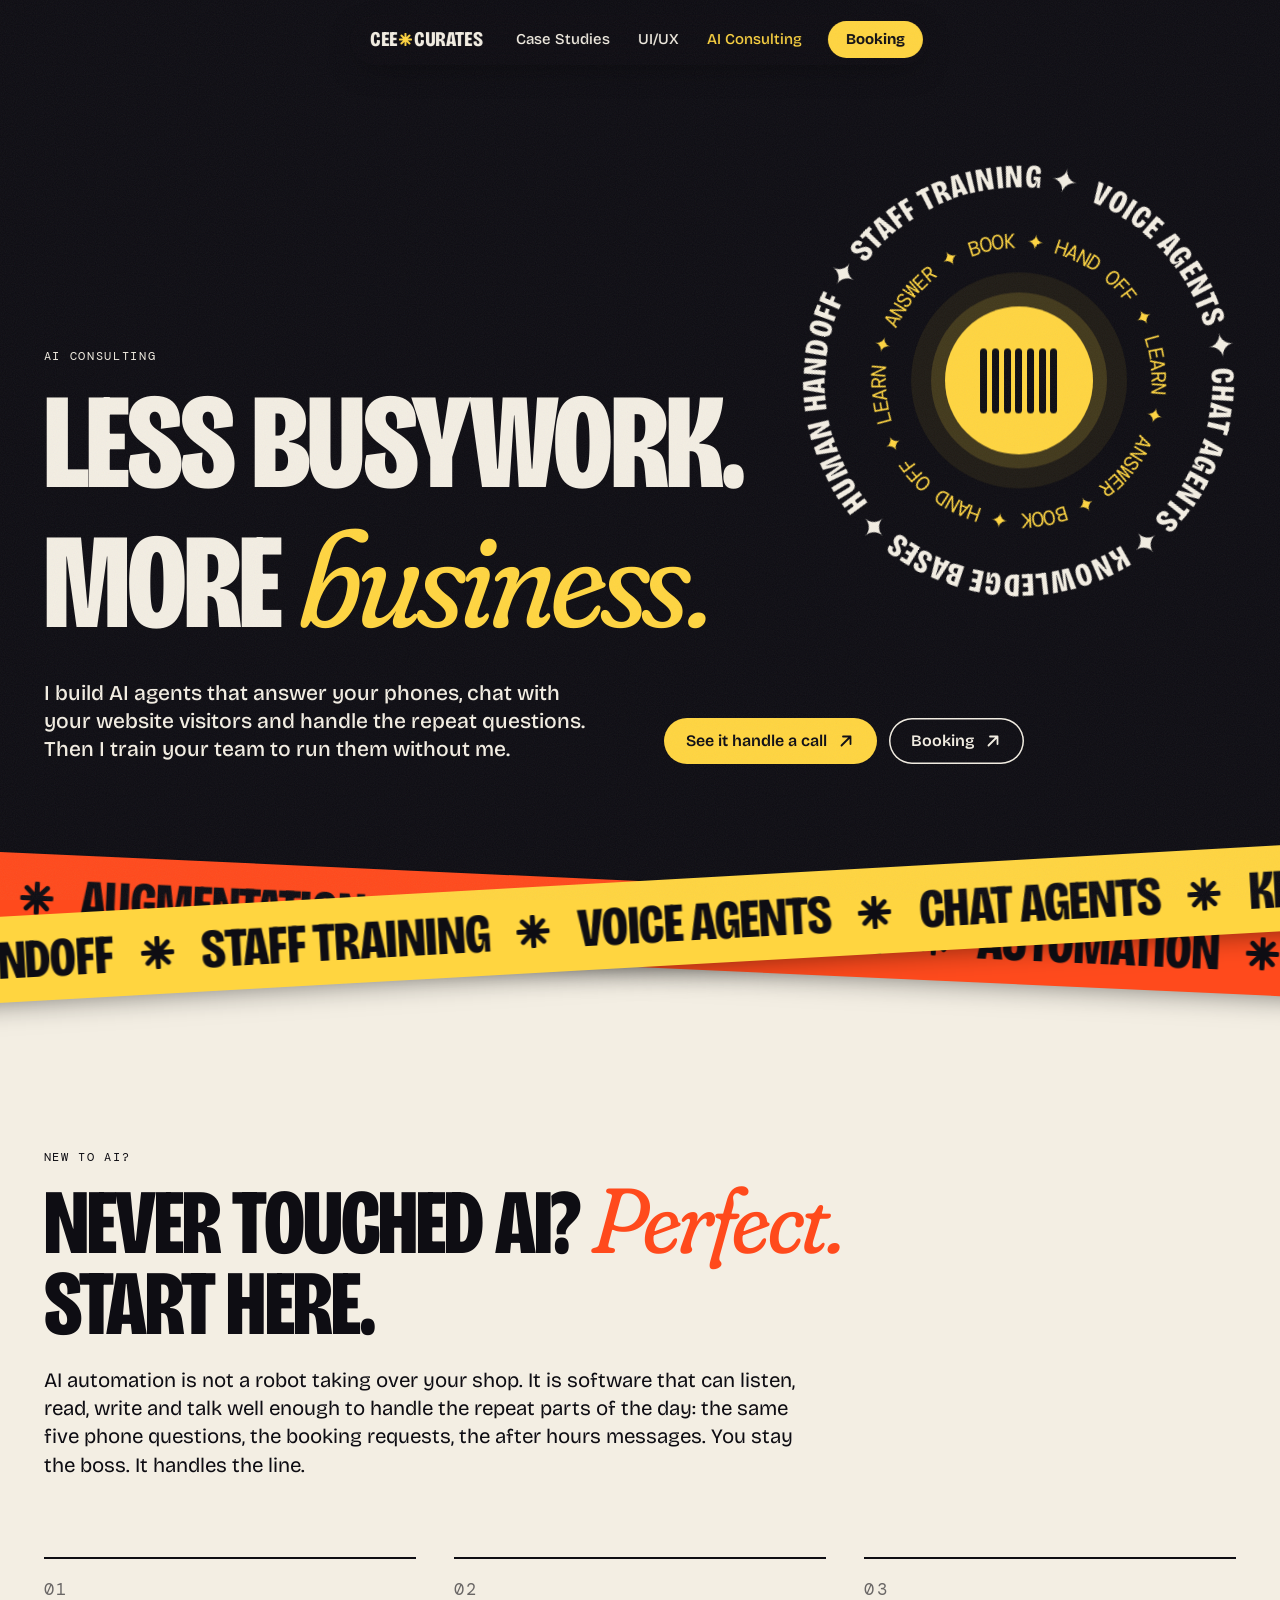
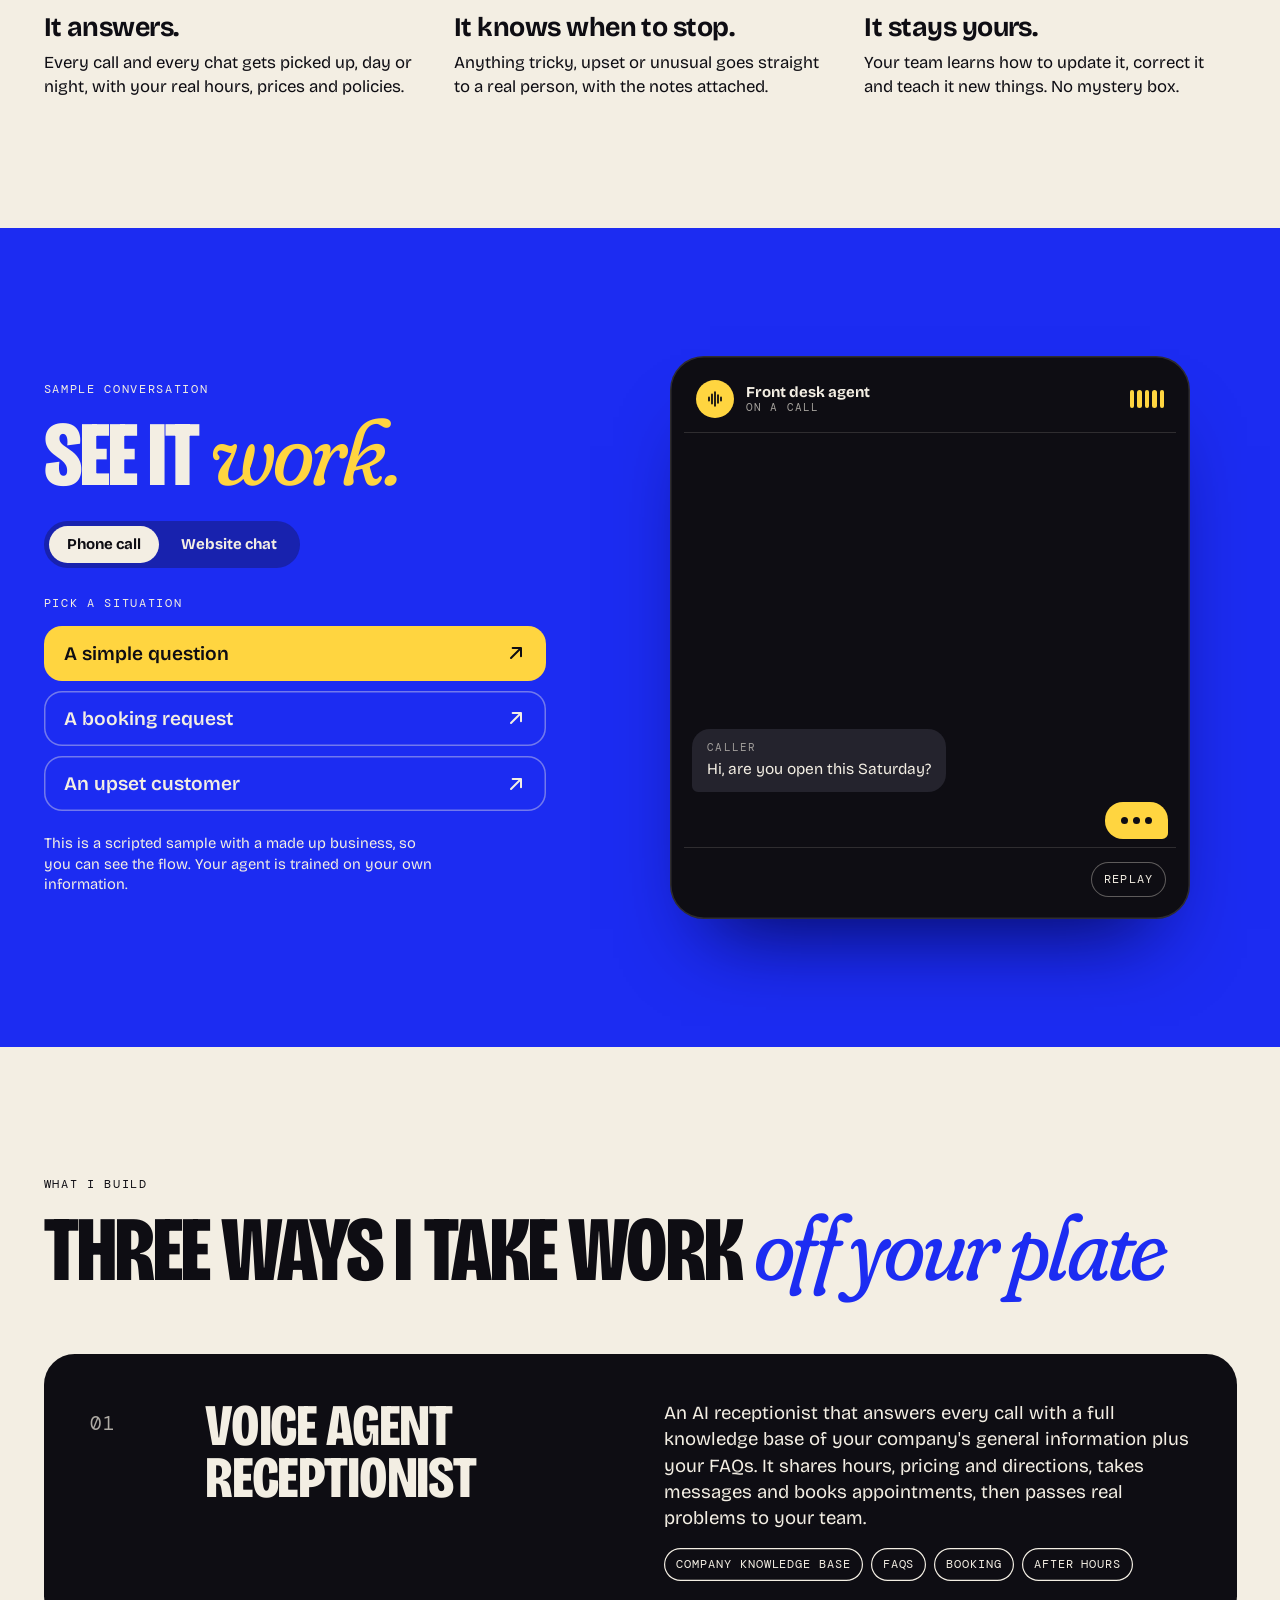
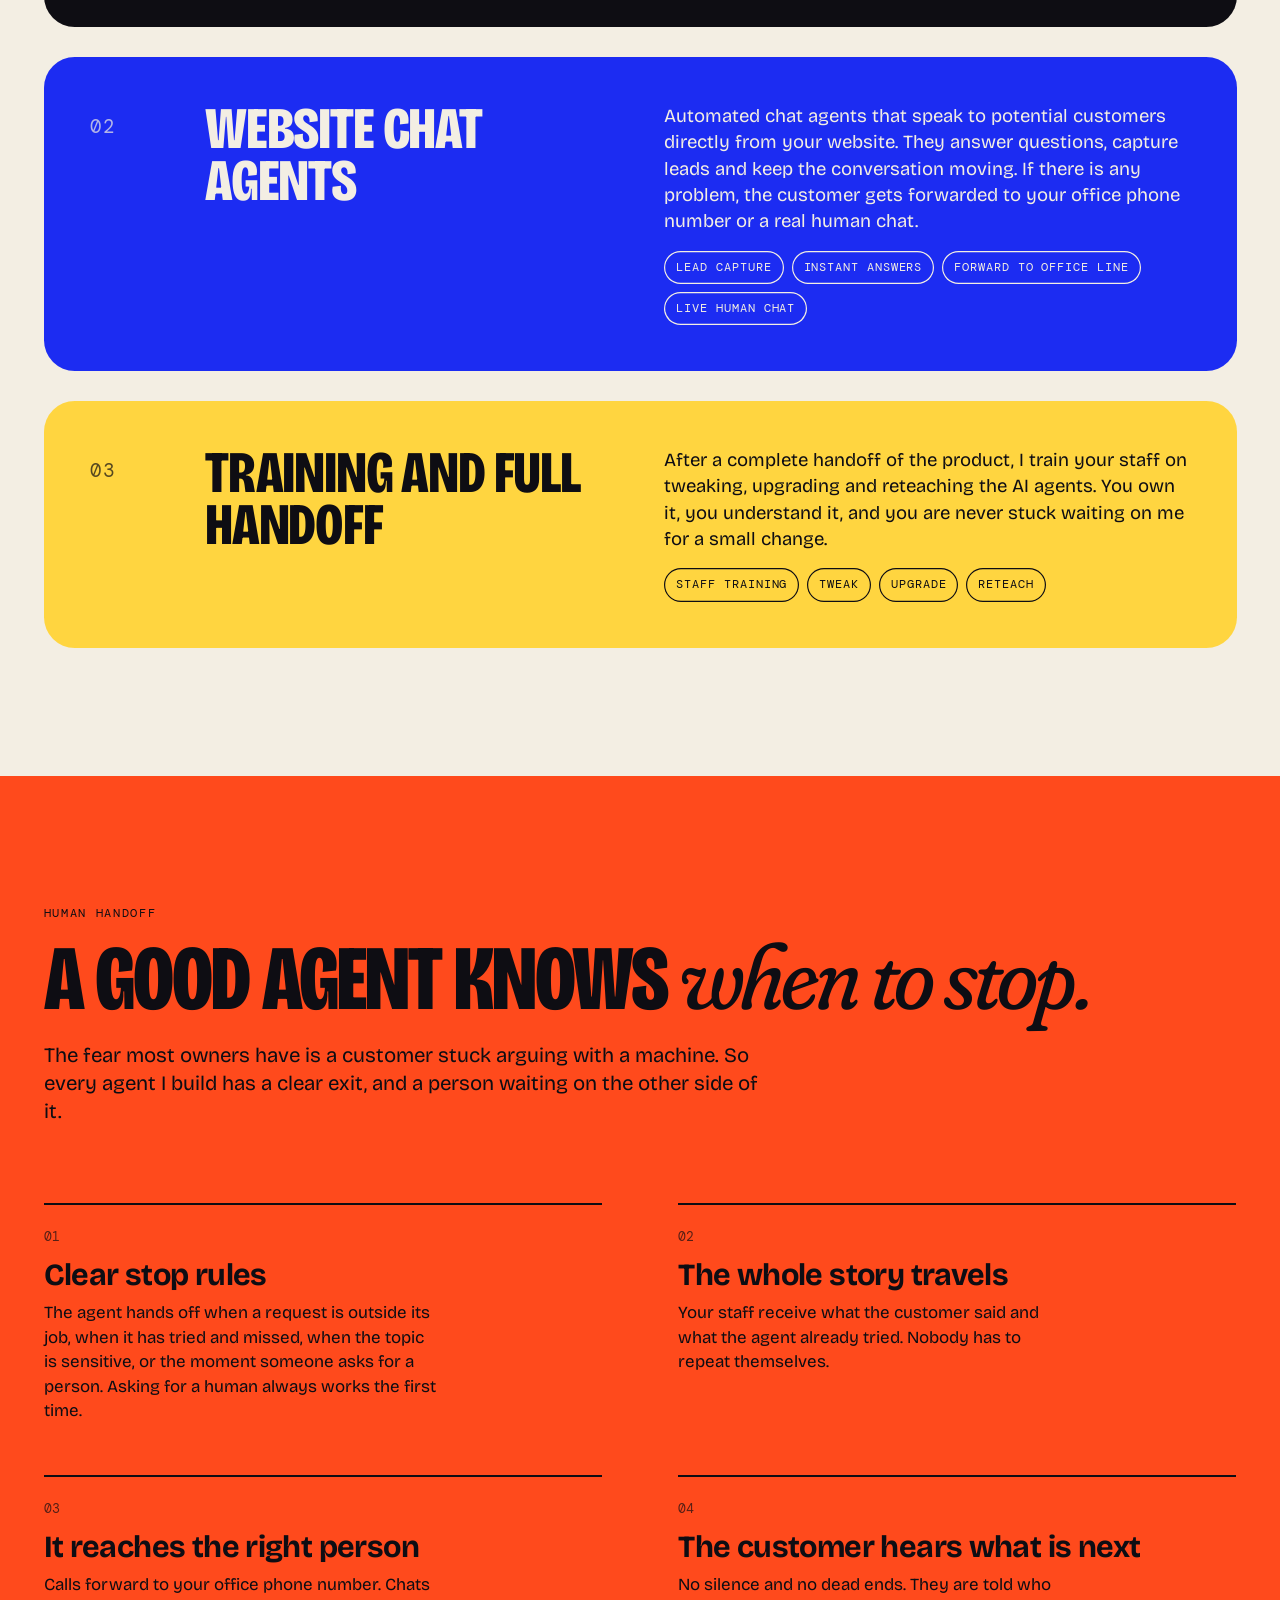
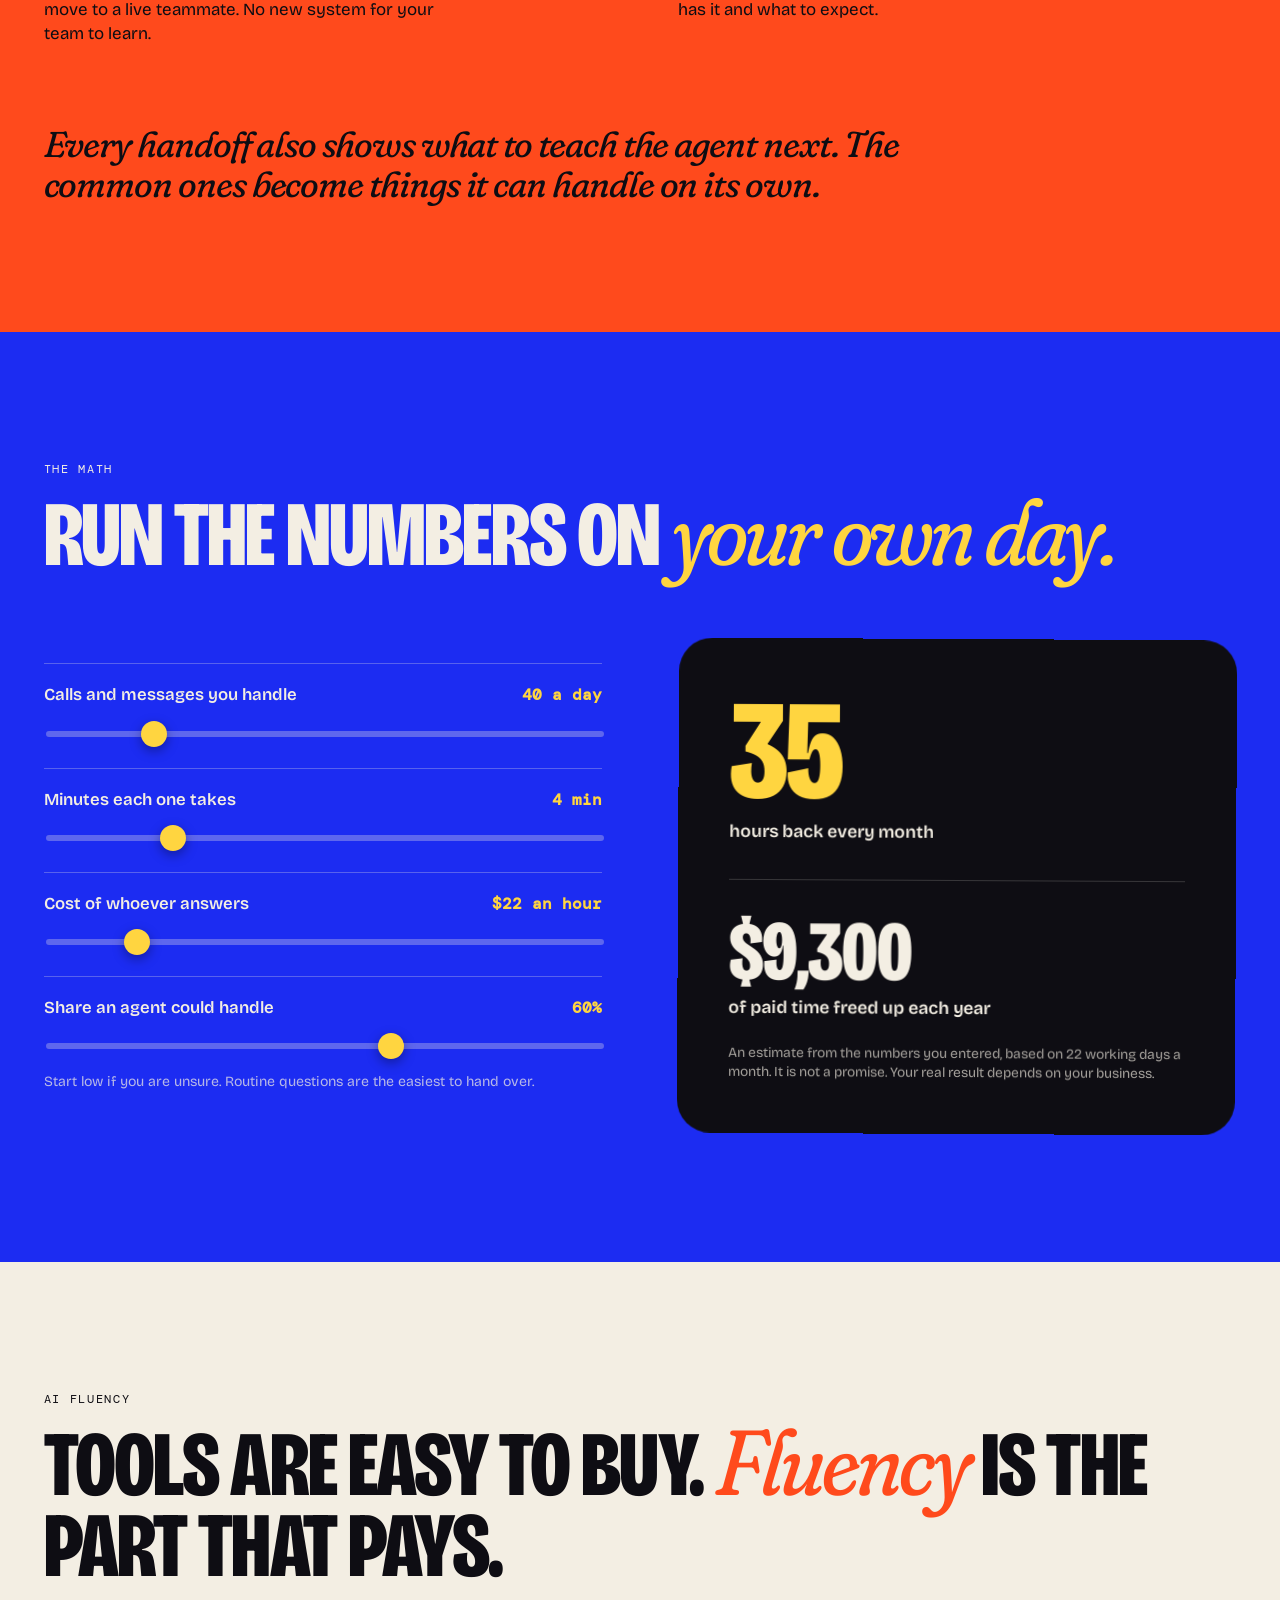
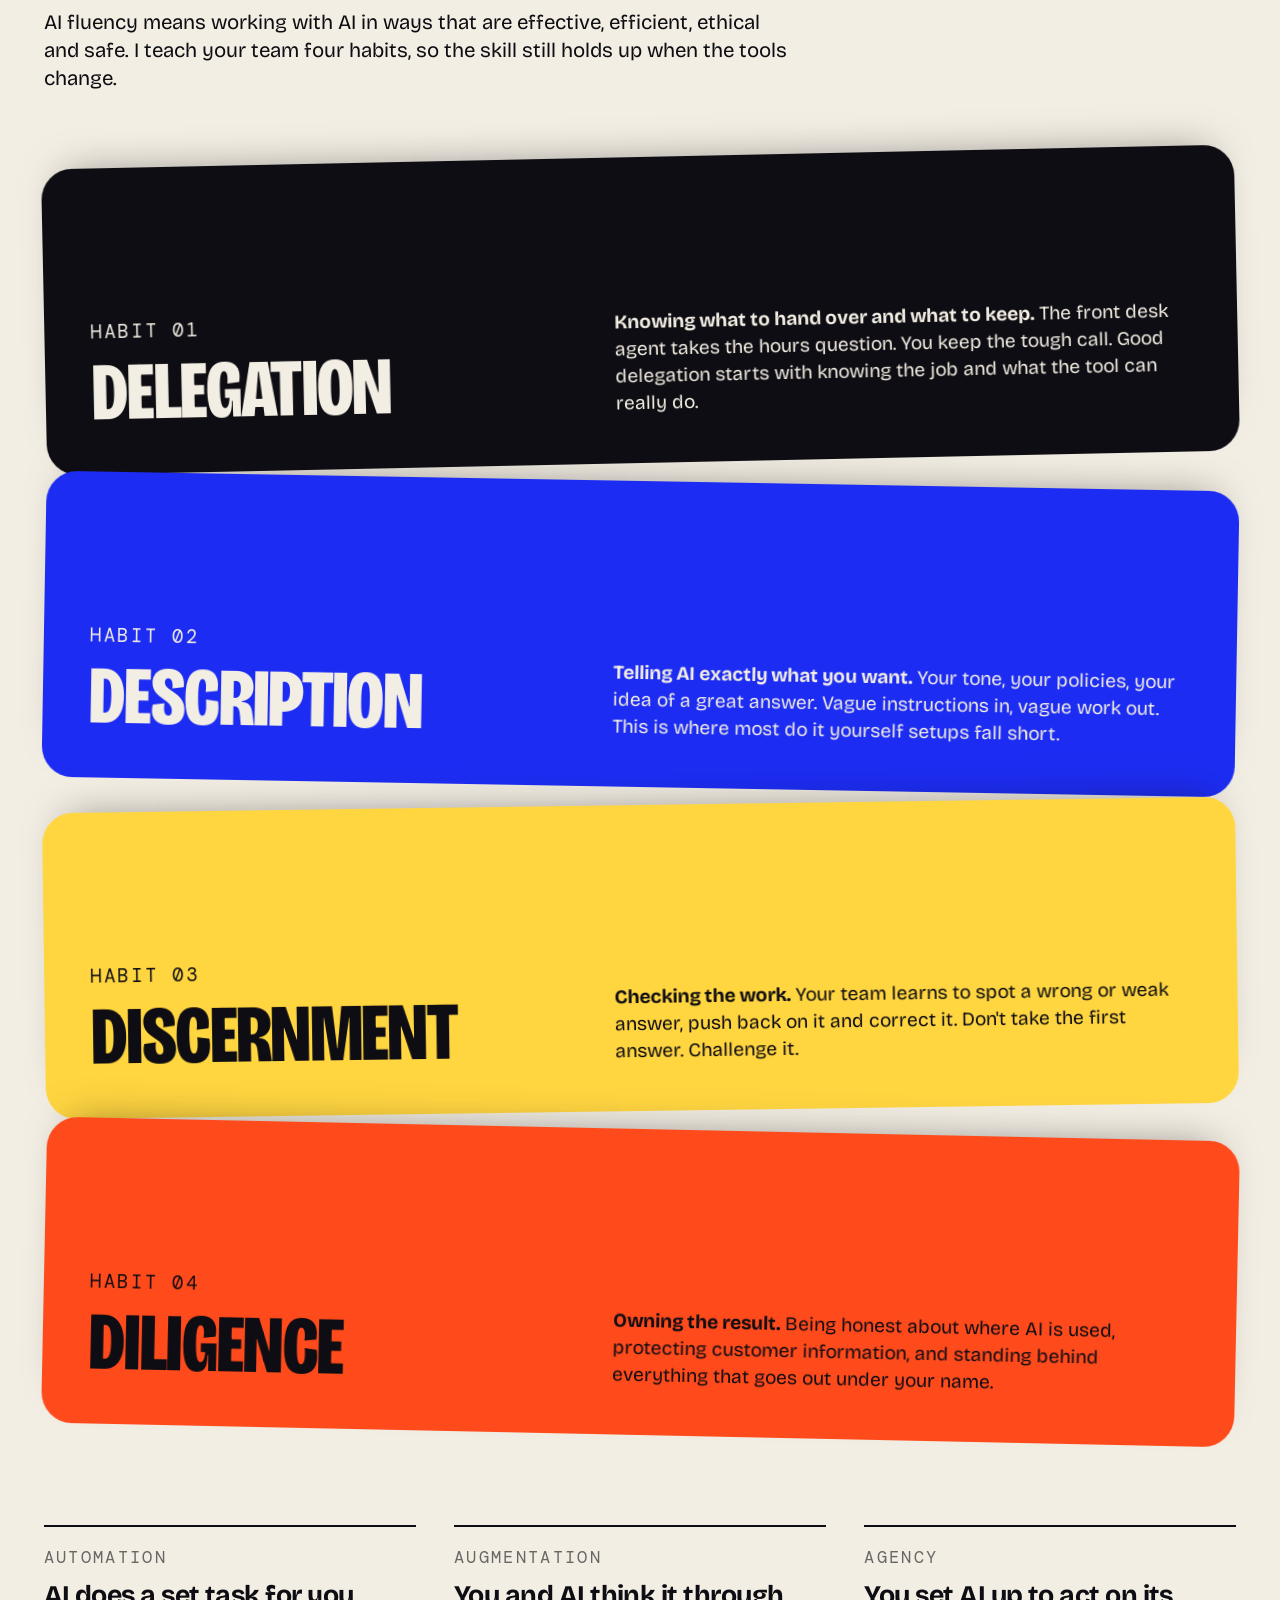
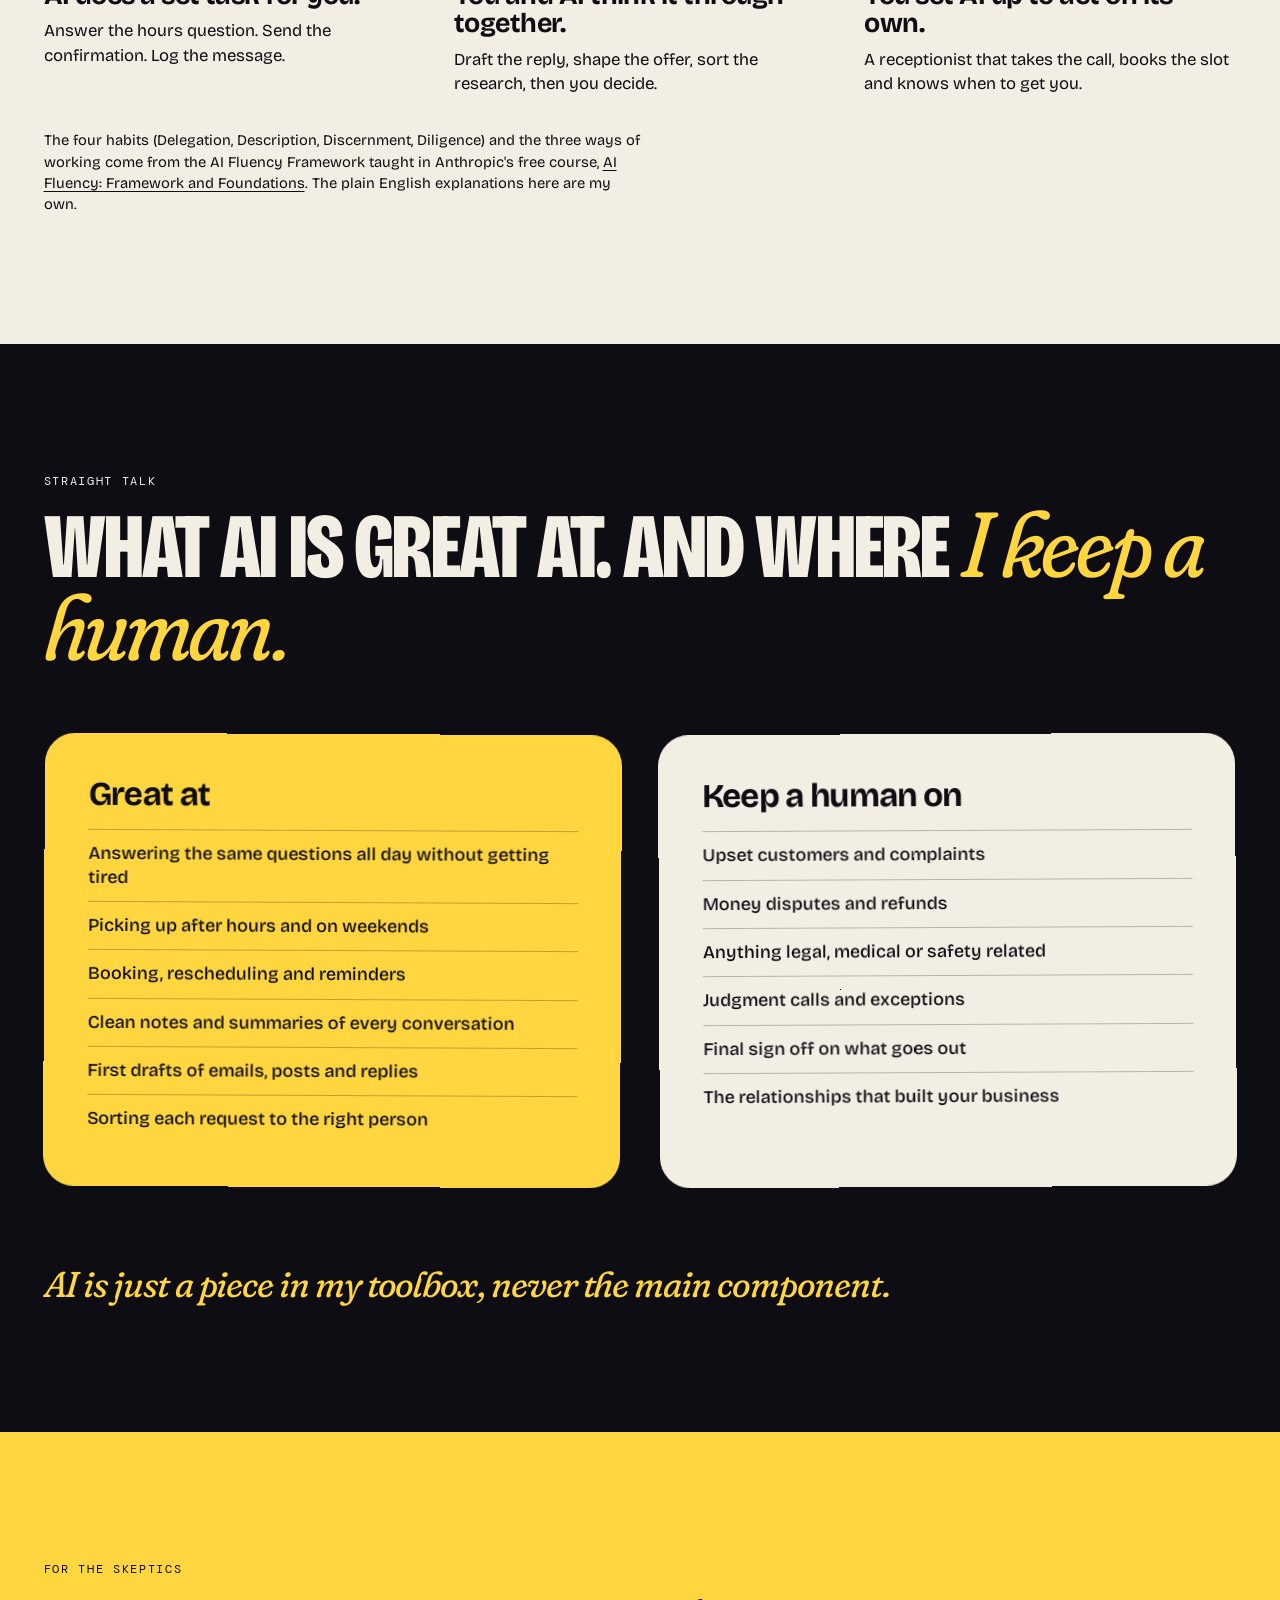
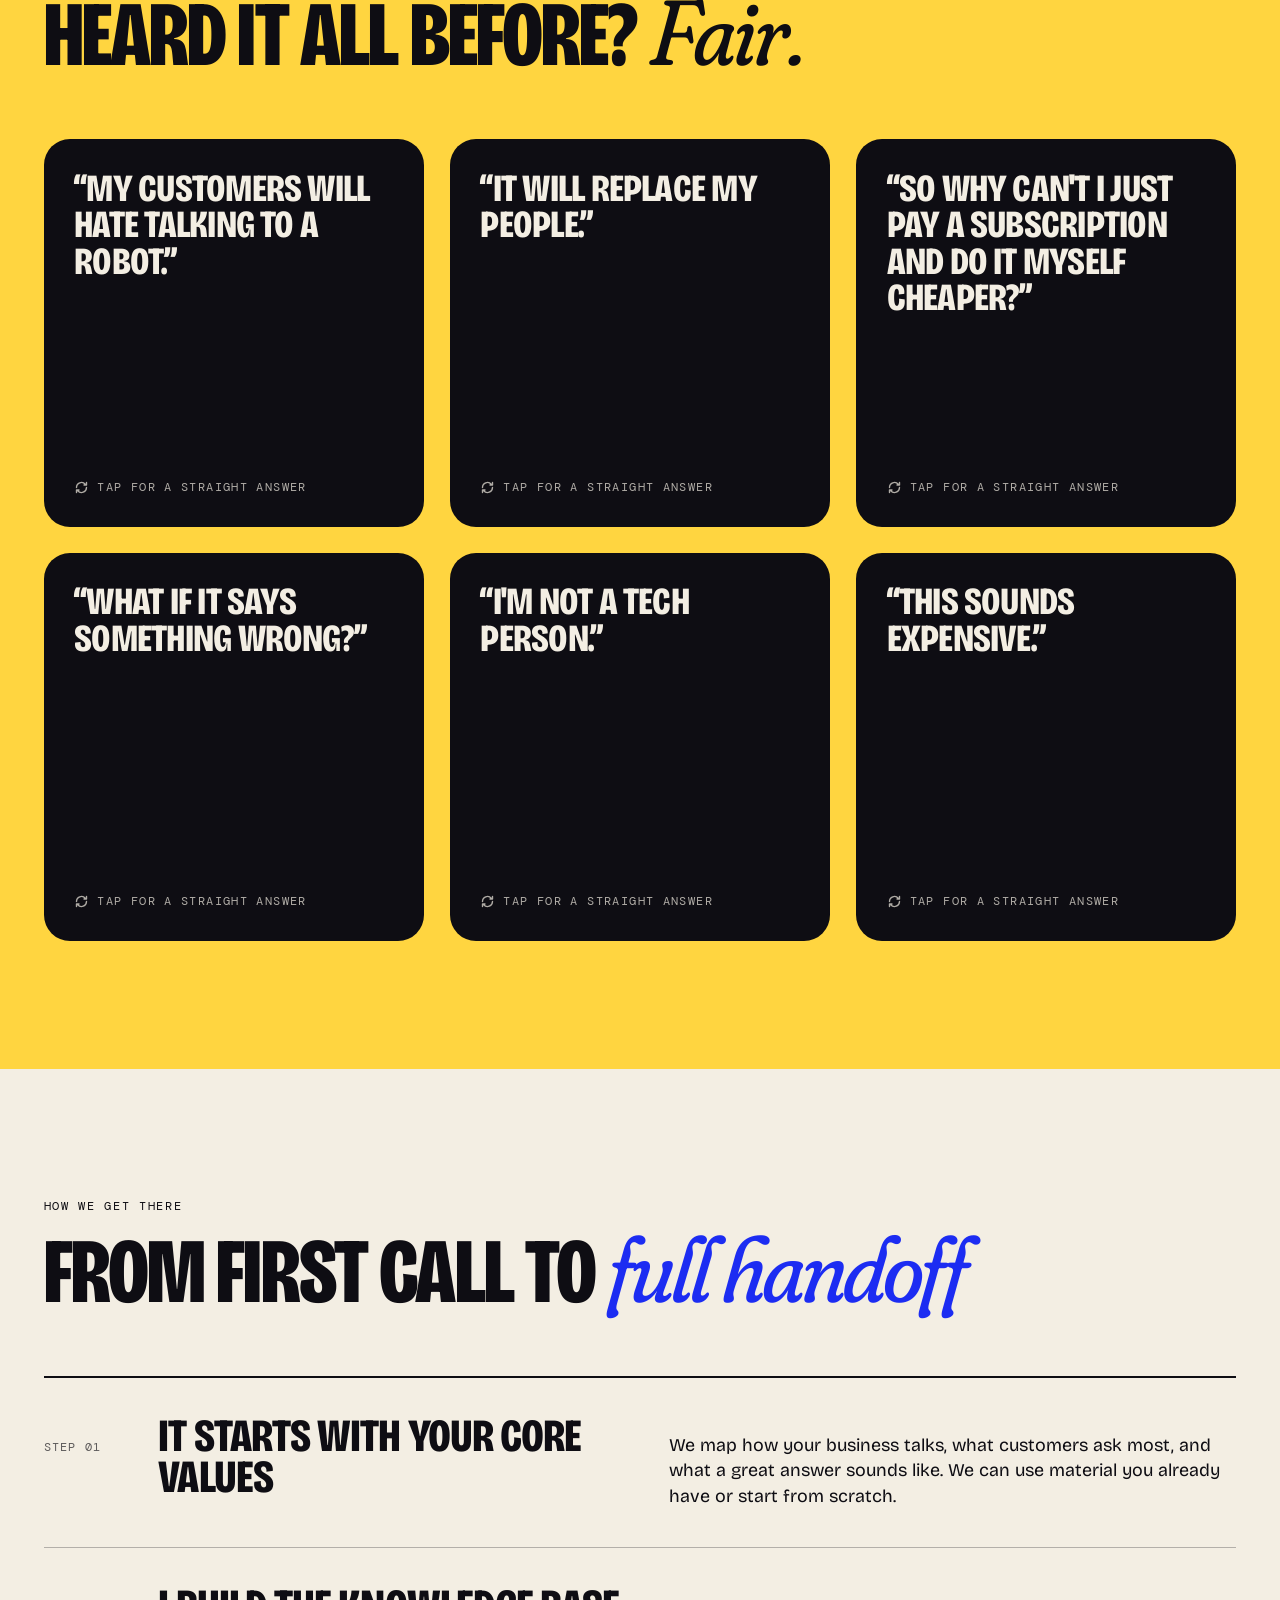
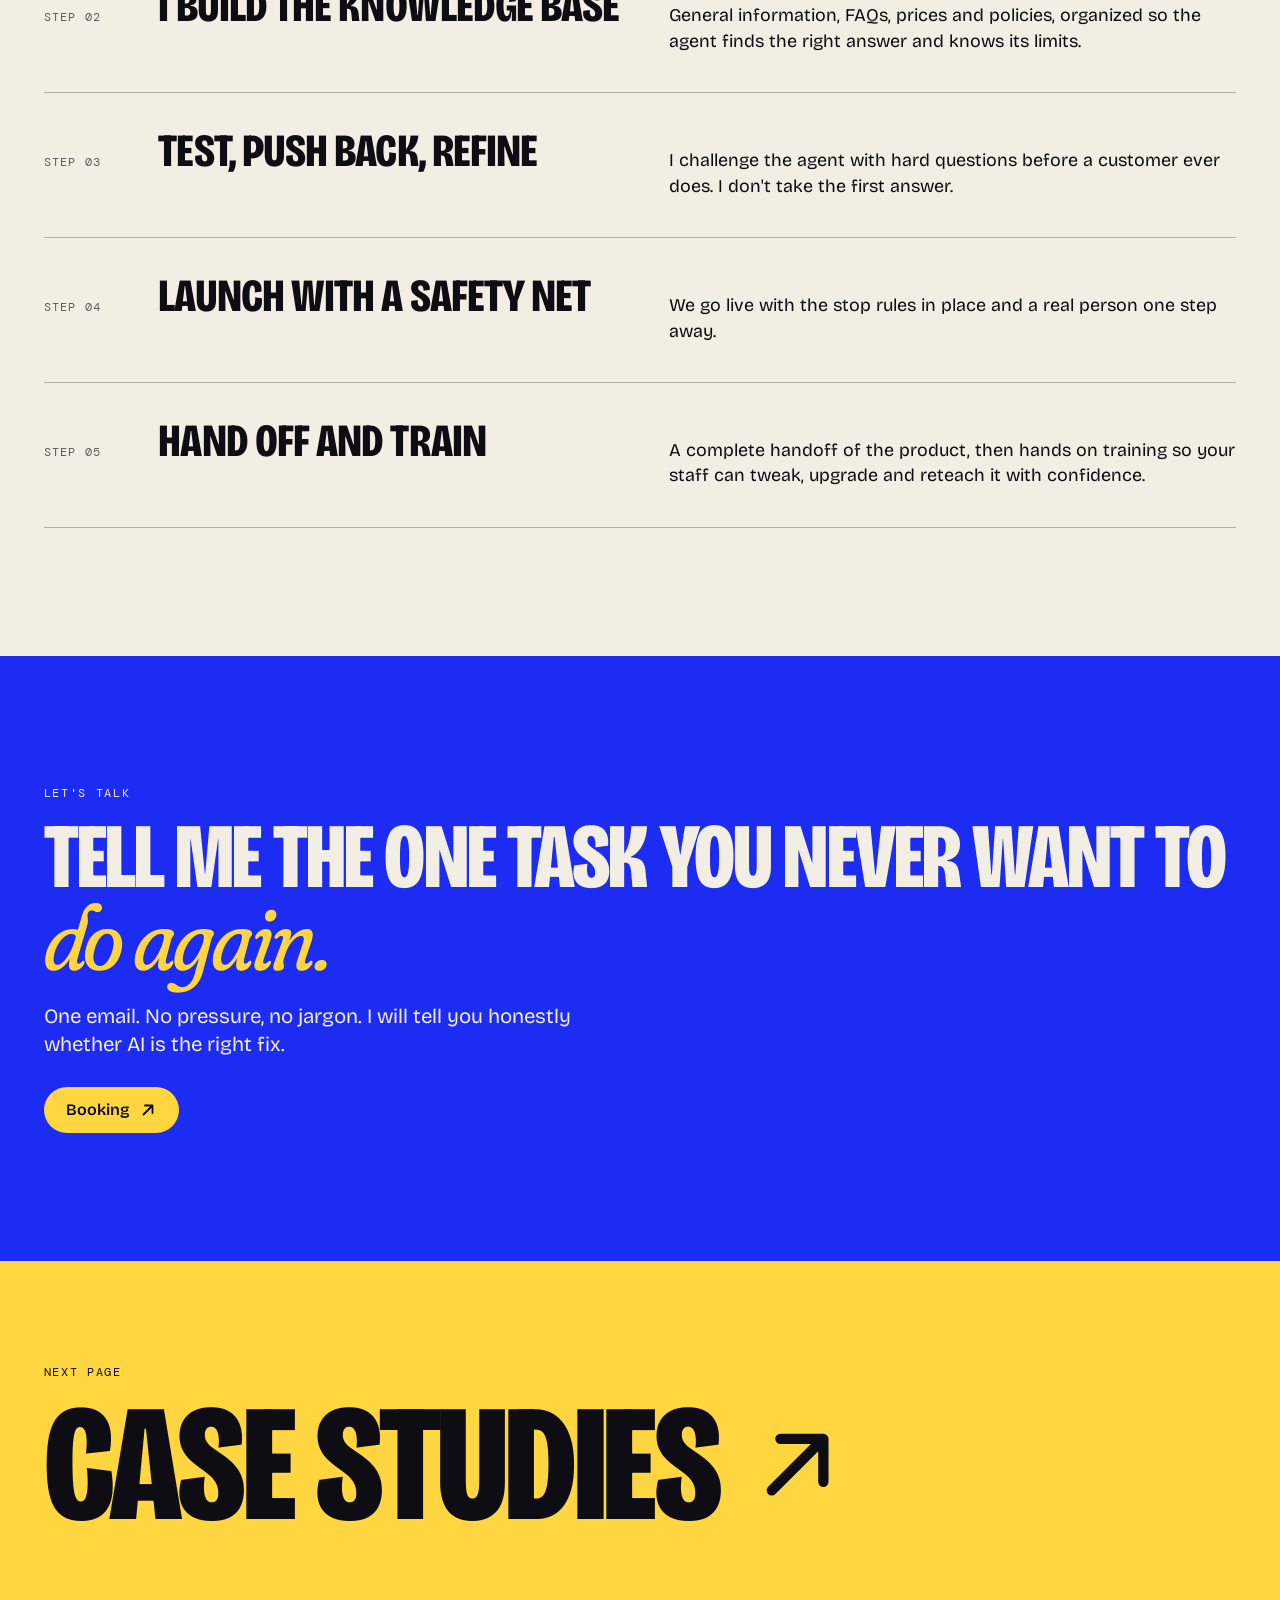
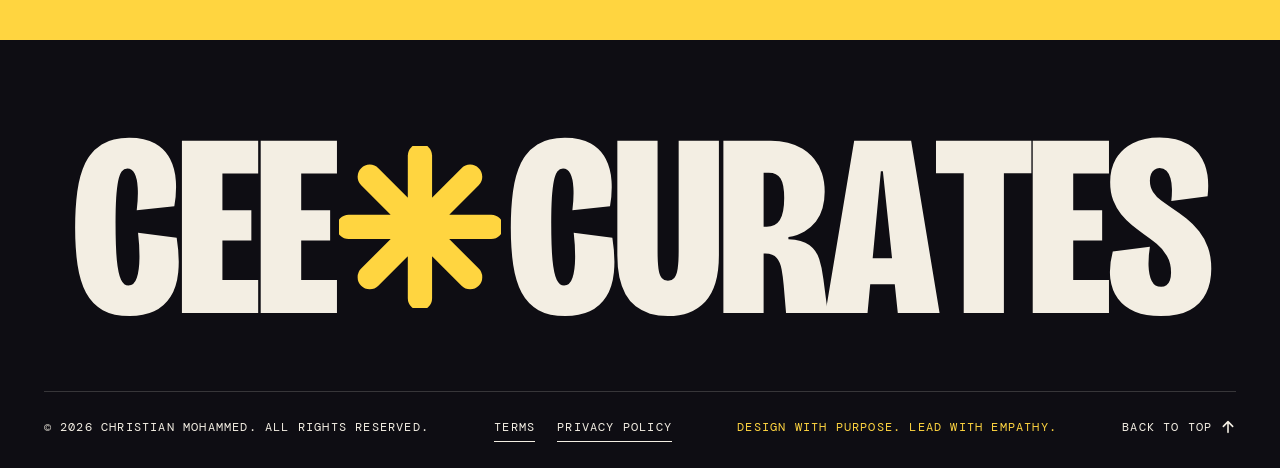
==== commit 18b3562f: "Product hero fan, real About photo, wall videos, drop Graphics, crop and responsive fixes - Hero fan" ====
--- a/ai-consulting/index.html
+++ b/ai-consulting/index.html
@@ -54,7 +54,6 @@
   <nav class="nav__links" aria-label="Primary">
     <a href="../case-studies/">Case Studies</a>
     <a href="../uiux/">UI/UX</a>
-    <a href="../graphics/">Graphics</a>
     <a href="../ai-consulting/" aria-current="page">AI Consulting</a>
   </nav>
   <a class="nav__cta" href="mailto:chris@moeconsulting.services?subject=Booking">Booking</a>
@@ -67,8 +66,7 @@
   <nav class="menu__links" aria-label="Mobile">
     <a href="../case-studies/" data-menu-link><span>01</span>Case Studies</a>
     <a href="../uiux/" data-menu-link><span>02</span>UI/UX</a>
-    <a href="../graphics/" data-menu-link><span>03</span>Graphics</a>
-    <a href="../ai-consulting/" data-menu-link aria-current="page"><span>04</span>AI Consulting</a>
+    <a href="../ai-consulting/" data-menu-link aria-current="page"><span>03</span>AI Consulting</a>
   </nav>
   <div class="menu__foot">
     <a href="mailto:chris@moeconsulting.services?subject=Booking">Booking</a>
--- a/css/style.css
+++ b/css/style.css
@@ -143,6 +143,8 @@
 .nav {
   position: fixed; top: 14px; left: 50%; z-index: 50;
   transform: translateX(-50%);
+  width: max-content; max-width: calc(100vw - 24px);
+  white-space: nowrap;
   display: flex; align-items: center; gap: 6px;
   padding: 7px 7px 7px 20px;
   background: rgba(14, 13, 19, 0.86);
@@ -255,11 +257,12 @@
 
 /* Fan of work, sitting in front of the headline */
 .fan {
-  --fw: clamp(170px, 19vw, 330px);
+  --fw: clamp(200px, 20vw, 360px);
+  --fan-step: 0.36;
   position: absolute; z-index: 2;
-  right: calc(var(--pad) + var(--fw) * 0.72);
-  bottom: clamp(100px, 19svh, 230px);
-  width: var(--fw); aspect-ratio: 4 / 5.2;
+  right: calc(var(--pad) + var(--fw) * 0.82);
+  bottom: clamp(120px, 23svh, 270px);
+  width: var(--fw); aspect-ratio: 5 / 4;
   pointer-events: none;
 }
 .fcard {
@@ -268,11 +271,21 @@
   overflow: hidden;
   background: var(--ink);
   box-shadow: 0 34px 60px -22px rgba(3, 6, 70, 0.7), 0 2px 0 rgba(255, 255, 255, 0.14) inset;
-  transform-origin: 50% 210%;
+  transform-origin: 50% 100%;
   will-change: transform;
 }
-.fcard img { width: 100%; height: 100%; object-fit: cover; object-position: 50% 0; }
-.fcard--panel img { object-position: 50% 50%; scale: 1.18; }
+.fcard img { width: 100%; height: 100%; object-fit: cover; object-position: 50% 50%; }
+.fcard--contain img { object-fit: contain; }
+.fcard--bone { background: var(--bone); }
+.fcard--bone img { padding: 6% 4% 14%; }
+.fcard--monarch { background: linear-gradient(90deg, #c5112f, #d2a75c); }
+.fcard__tag {
+  position: absolute; left: 8px; bottom: 8px;
+  font-family: var(--font-mono); font-size: clamp(9px, 0.72vw, 11px); letter-spacing: 0.08em; text-transform: uppercase;
+  background: var(--ink); color: var(--bone);
+  padding: 6px 9px; border-radius: 999px; line-height: 1;
+  white-space: nowrap;
+}
 .fcard:nth-child(1) { z-index: 1; }
 .fcard:nth-child(2) { z-index: 2; }
 .fcard:nth-child(3) { z-index: 5; }
@@ -299,6 +312,7 @@
   position: relative; z-index: 3;
   height: clamp(120px, 15vw, 230px);
   background: linear-gradient(var(--cobalt) 50%, var(--ink) 50%);
+  overflow-x: clip;
 }
 .tape {
   position: absolute; left: -6vw; top: 50%; width: 112vw;
@@ -346,7 +360,7 @@
 }
 
 /* Collection: pinned wheel */
-.motion .collection { height: calc(100svh + 3 * 95svh); }
+.motion .collection { height: calc(100svh + 2 * 95svh); }
 .motion .collection__stage { position: sticky; top: 0; height: 100svh; padding: 0; display: block; overflow: clip; }
 .motion .collection__copy {
   position: absolute; z-index: 2;
@@ -401,15 +415,6 @@
   will-change: transform;
 }
 .statement__line--alt { color: var(--vermilion); }
-.statement__bracelet {
-  --bw: clamp(96px, 15vw, 240px);
-  position: absolute; z-index: 2;
-  left: 83%; top: 0;
-  width: var(--bw); height: var(--bw);
-  margin: calc(var(--bw) * -0.94) 0 0 calc(var(--bw) / -2);
-  filter: drop-shadow(0 22px 26px rgba(14, 13, 19, 0.28));
-  will-change: transform;
-}
 .statement__row {
   display: grid; grid-template-columns: repeat(2, minmax(0, 1fr));
   gap: clamp(24px, 5vw, 80px);
@@ -448,10 +453,9 @@
 .tile__card--pad img { object-fit: contain; padding: 7%; }
 .tile__cap {
   width: 0; min-width: 100%;
-  display: grid; grid-template-columns: auto 1fr; column-gap: 12px;
+  display: grid; grid-template-columns: 1fr; row-gap: 2px;
   margin-top: 16px; font-size: 15px; line-height: 1.3;
 }
-.tile__cap span { grid-row: span 2; font-family: var(--font-mono); font-size: 12px; opacity: 0.5; padding-top: 2px; }
 .tile__cap strong { font-weight: 700; }
 .tile__cap em { opacity: 0.62; font-size: 14px; }
 
@@ -482,7 +486,7 @@
 }
 .portrait img {
   position: relative; width: 100%; height: auto;
-  aspect-ratio: 752 / 1060; object-fit: cover;
+  aspect-ratio: 900 / 1480; object-fit: cover;
   border-radius: 18px;
   box-shadow: 0 40px 70px -30px rgba(3, 6, 70, 0.8);
 }
@@ -518,7 +522,7 @@
   padding: clamp(90px, 13vw, 190px) var(--pad) clamp(50px, 7vw, 100px);
   overflow: clip;
 }
-.contact > *:not(.contact__hand) { position: relative; z-index: 2; }
+.contact > * { position: relative; z-index: 2; }
 .contact__title { font-size: clamp(3.4rem, 15.2vw, 19rem); margin: 0.12em 0 0.22em; }
 .contact__title .mask { padding-bottom: 0.26em; margin-bottom: -0.26em; }
 .contact__title em {
@@ -547,21 +551,13 @@
   padding-bottom: 6px;
 }
 .contact__links img { width: 36px; height: 36px; border-radius: 50%; }
-.contact__hand {
-  position: absolute; z-index: 1;
-  right: -3%; bottom: -6%;
-  width: clamp(230px, 40vw, 640px); height: auto;
-  transform-origin: 55% 100%;
-  pointer-events: none;
-  will-change: transform;
-}
 
 /* Footer */
 .footer { background: var(--ink); color: var(--bone); padding: clamp(30px, 5vw, 70px) var(--pad) calc(26px + env(safe-area-inset-bottom)); overflow: clip; }
 .footer__mark {
   font-size: 20.4vw; line-height: 0.82;
   display: flex; align-items: center; justify-content: center;
-  overflow: hidden; padding-top: 0.06em;
+  overflow: hidden; padding: 0.06em 0 0.07em;
   white-space: nowrap;
 }
 .footer__mark span { display: inline-block; }
@@ -649,7 +645,7 @@
 /* Small screens */
 @media (max-width: 860px) {
   body { font-size: 16px; }
-  .nav { left: 12px; right: 12px; transform: none; justify-content: space-between; padding-left: 18px; }
+  .nav { left: 12px; right: 12px; transform: none; justify-content: space-between; padding-left: 18px; width: auto; max-width: none; }
   .nav.is-hidden { transform: translateY(-160%); }
   .nav__links, .nav__cta { display: none; }
   .nav__toggle { display: block; }
@@ -657,7 +653,8 @@
   .hero { padding-top: 92px; }
   .hero__title { margin-top: 26px; padding-top: 0; font-size: clamp(3.2rem, 16.6vw, 8rem); }
   .fan {
-    --fw: clamp(120px, 34vw, 190px);
+    --fw: clamp(180px, 52vw, 280px);
+    --fan-step: 0.2;
     position: relative; right: auto; bottom: auto;
     margin: clamp(46px, 13vw, 80px) auto clamp(30px, 9vw, 60px);
   }
@@ -671,17 +668,16 @@
   .wheel { grid-template-columns: 1fr; }
 
   .statement__row { grid-template-columns: 1fr; }
-  .statement__bracelet { left: 84%; margin-top: calc(var(--bw) * -0.98); }
 
   .tile { --h: min(52svh, calc(84vw / var(--ar))); }
   .motion .wall__track { align-items: center; }
 
   .about { grid-template-columns: 1fr; }
-  .about__portrait { position: relative; top: auto; width: min(74%, 320px); justify-self: start; margin-left: 14px; }
-
-  .contact__hand { right: -16%; bottom: -3%; width: 56vw; }
+  .about__portrait { position: relative; top: auto; width: min(74%, 320px); justify-self: start; margin-left: 30px; }
+
   .contact__links { flex-direction: column; align-items: flex-start; }
   .footer__row { flex-direction: column; align-items: flex-start; }
+  .footer__mark { font-size: 18.6vw; }
 }
 
 /* Reduced motion: keep fades, drop movement */
@@ -689,7 +685,7 @@
 .reduce .mask > span, .reduce .footer__mark span, .reduce .footer__mark .burst { transform: none !important; translate: none !important; }
 .reduce .burst { animation: none !important; }
 .reduce .hero__meta, .reduce .hero__foot { translate: none; }
-.reduce .fcard:nth-child(1) { transform: rotate(-18deg); }
-.reduce .fcard:nth-child(2) { transform: rotate(-9deg); }
-.reduce .fcard:nth-child(4) { transform: rotate(9deg); }
-.reduce .fcard:nth-child(5) { transform: rotate(18deg); }
+.reduce .fcard:nth-child(1) { transform: translate(calc(var(--fw) * var(--fan-step) * -2), calc(var(--fw) * 0.14)) rotate(-10deg); }
+.reduce .fcard:nth-child(2) { transform: translate(calc(var(--fw) * var(--fan-step) * -1), calc(var(--fw) * 0.035)) rotate(-5deg); }
+.reduce .fcard:nth-child(4) { transform: translate(calc(var(--fw) * var(--fan-step)), calc(var(--fw) * 0.035)) rotate(5deg); }
+.reduce .fcard:nth-child(5) { transform: translate(calc(var(--fw) * var(--fan-step) * 2), calc(var(--fw) * 0.14)) rotate(10deg); }
--- a/css/pages.css
+++ b/css/pages.css
@@ -48,7 +48,7 @@
 .phero__lede { max-width: 40ch; font-size: clamp(1.1rem, 1.65vw, 1.5rem); line-height: 1.32; font-weight: 500; }
 .phero__media {
   position: absolute; z-index: 0;
-  right: calc(var(--pad) * -0.4); top: 13%;
+  right: var(--pad); top: 13%;
   width: min(52vw, 820px);
   pointer-events: none;
   will-change: transform;
@@ -189,8 +189,8 @@
 /* ---------- AI Consulting ---------- */
 .orbit {
   position: absolute; z-index: 0;
-  right: -9vw; top: 44%;
-  width: min(46vw, 640px); aspect-ratio: 1;
+  right: var(--pad); top: 46%;
+  width: min(34vw, 560px); aspect-ratio: 1;
   translate: 0 -50%;
   pointer-events: none;
 }
